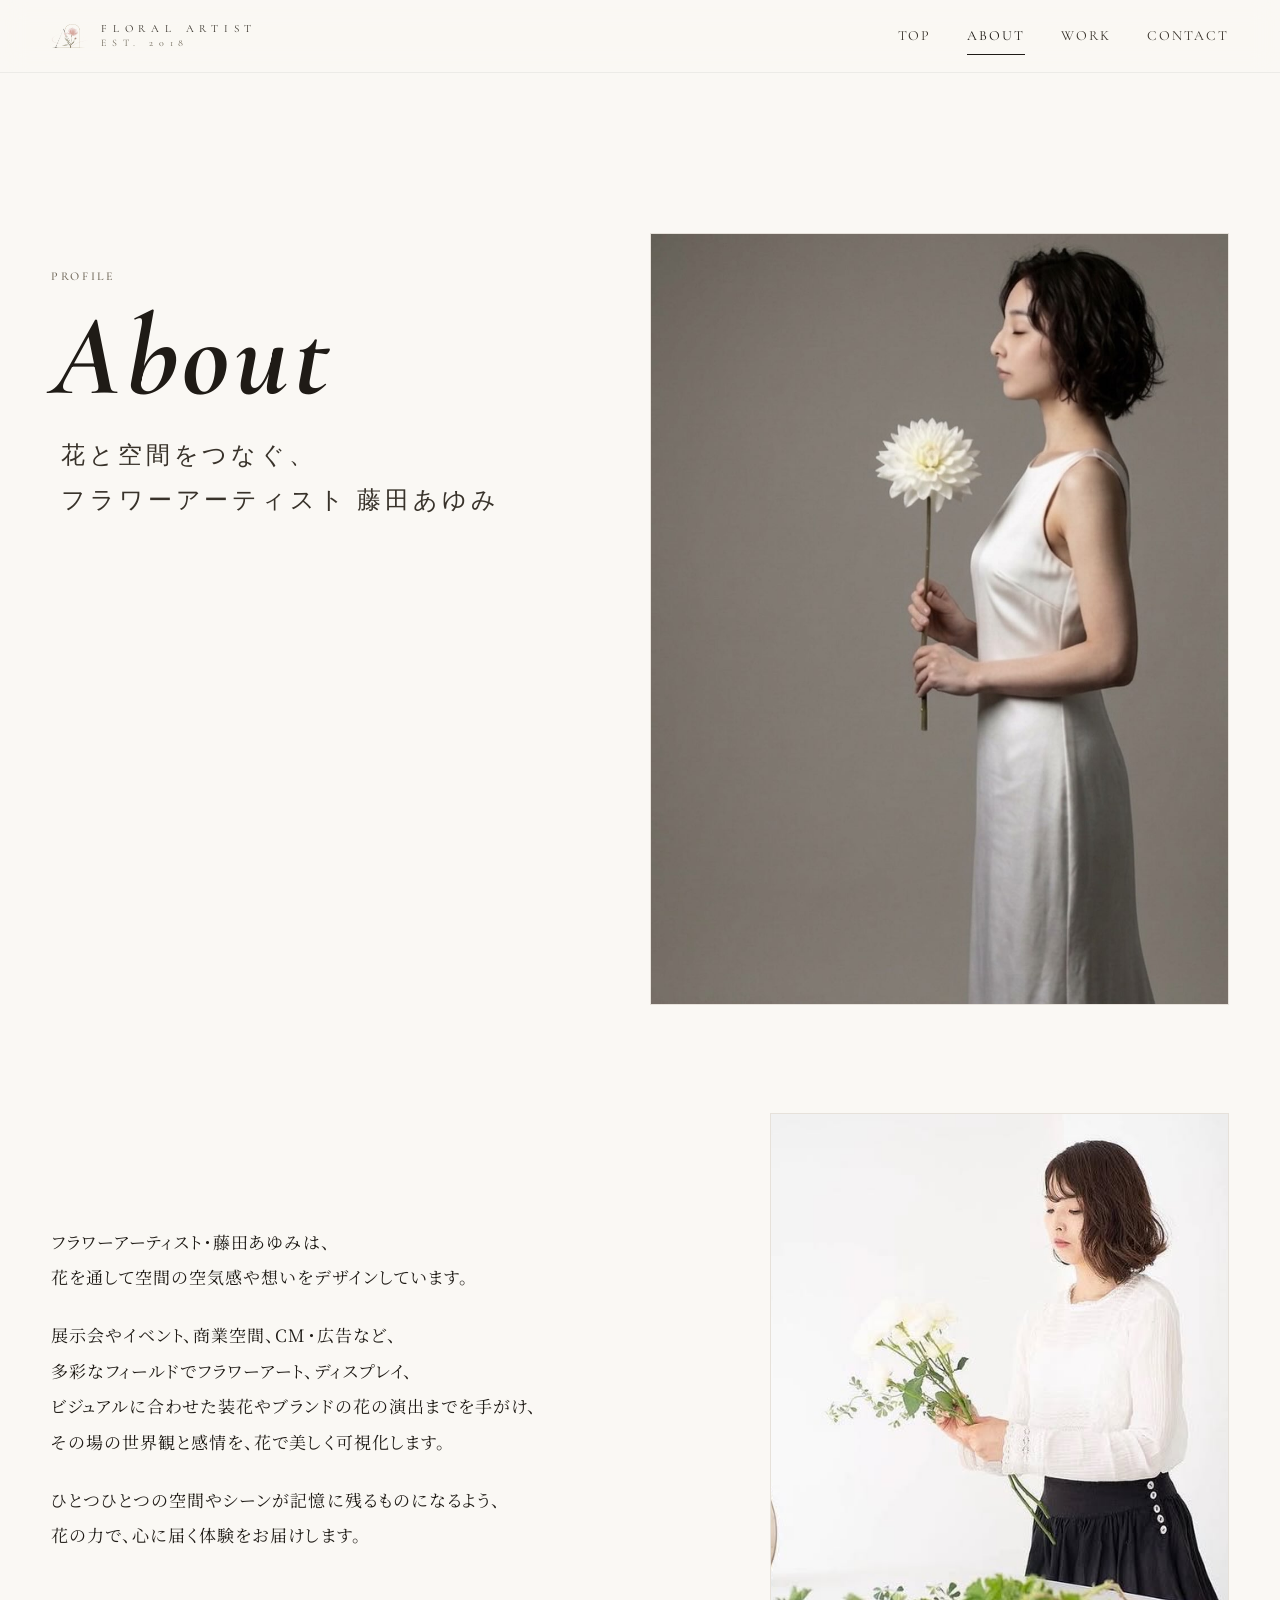
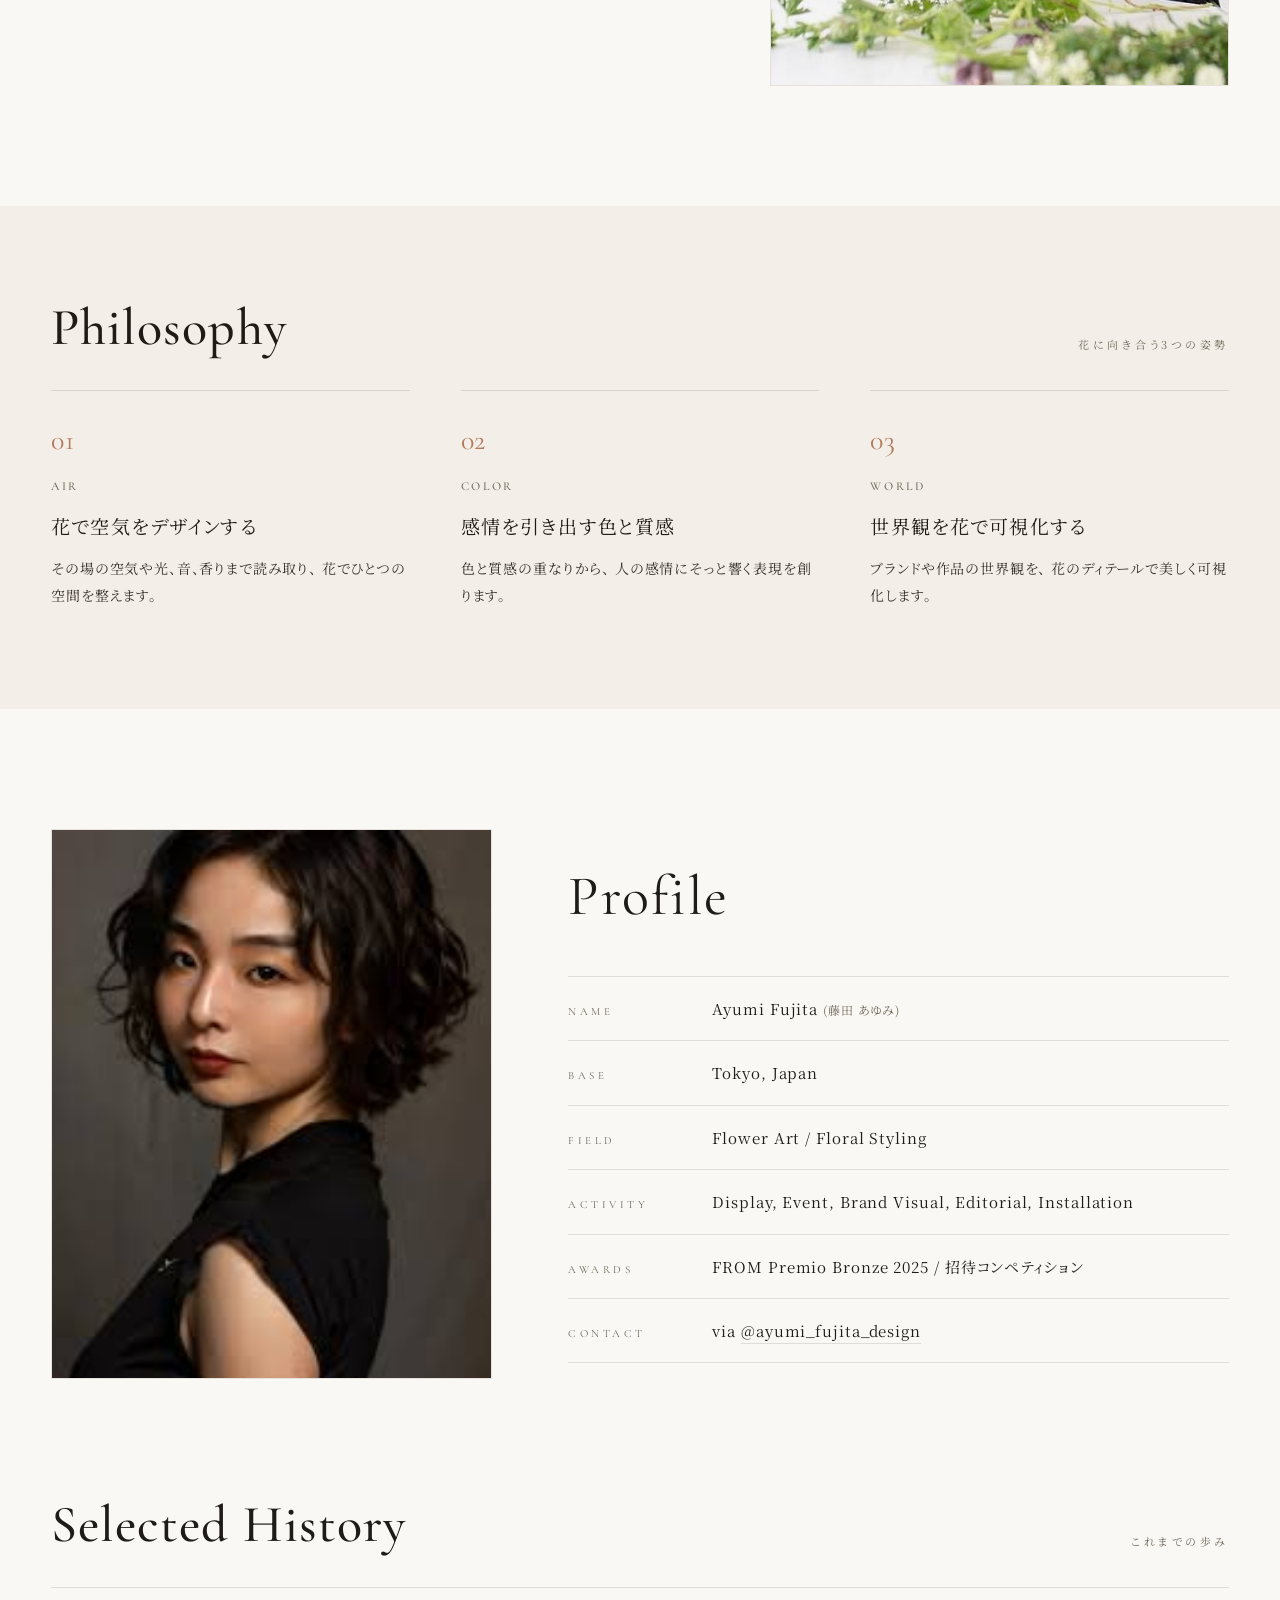
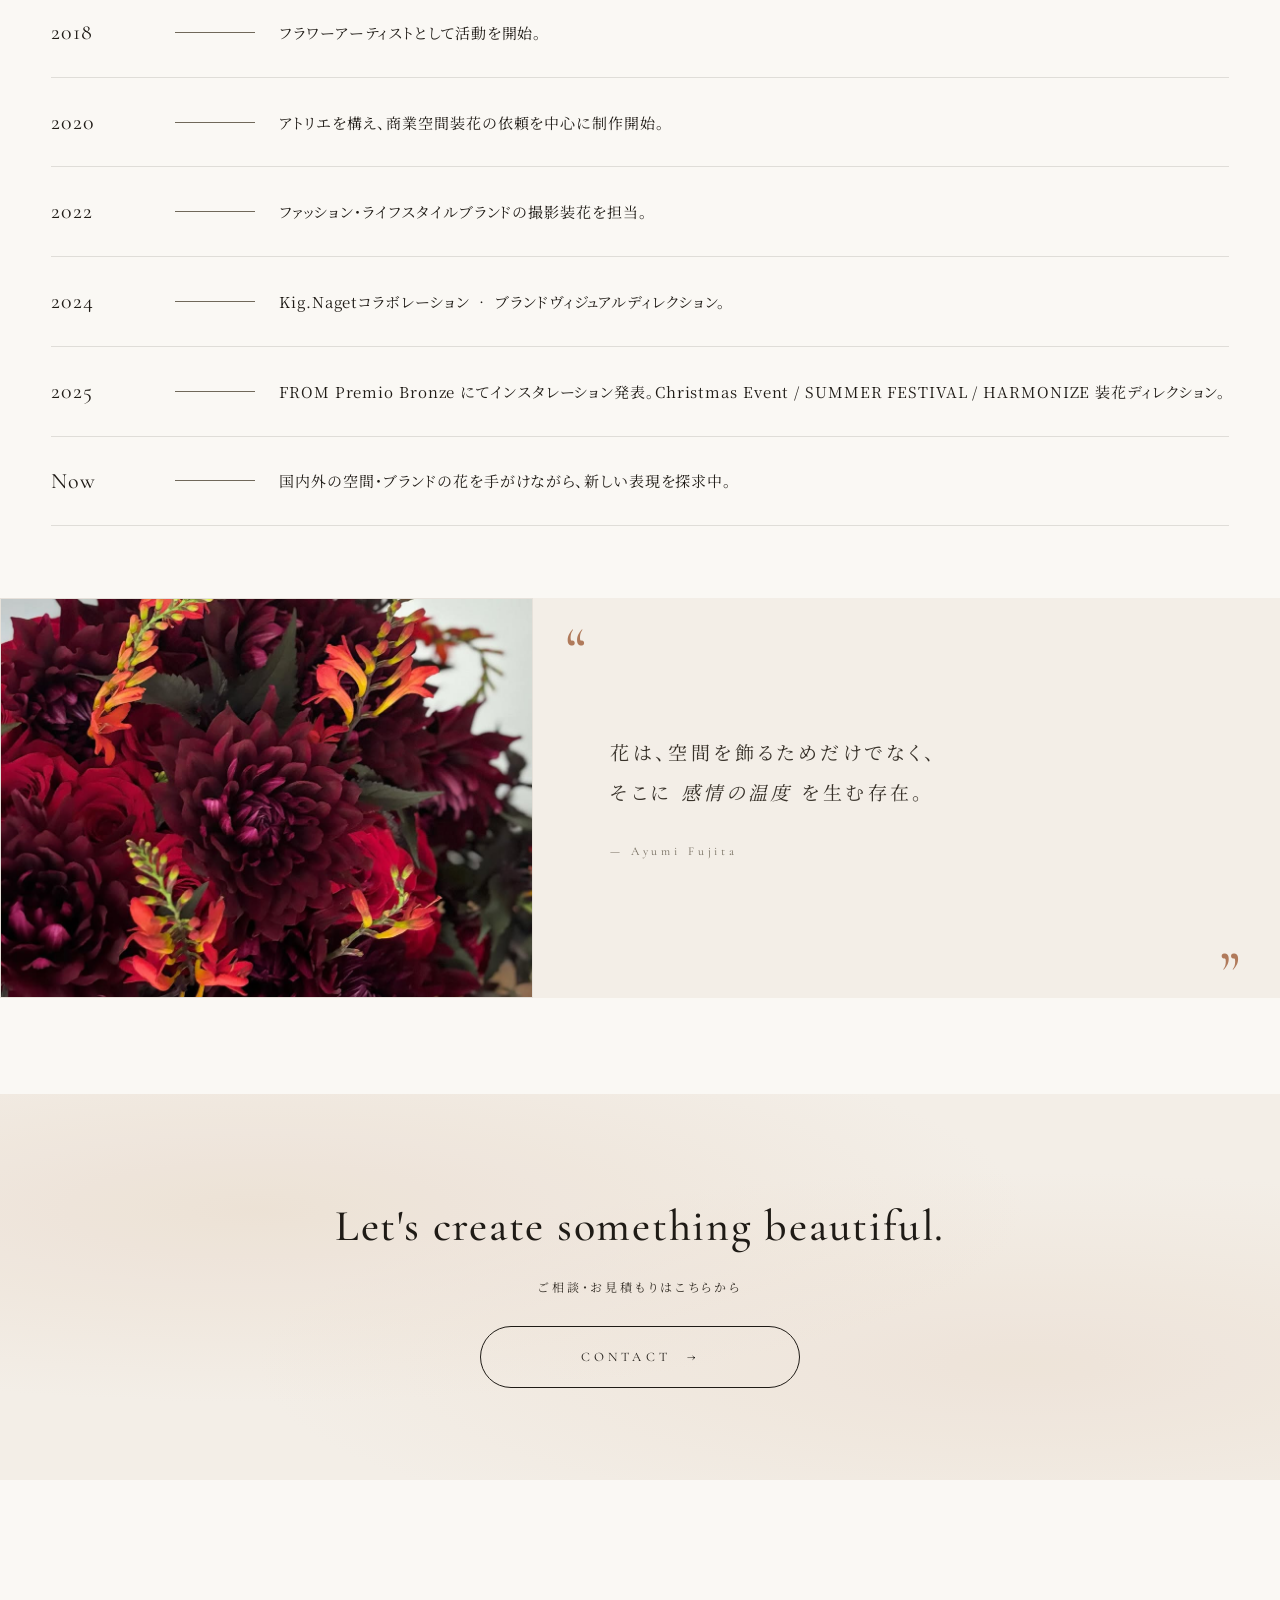
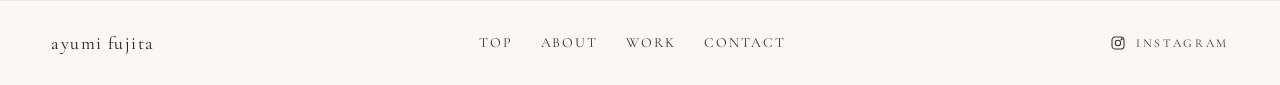
==== about.html @ e3460ee5 "Refine work layout and readable copy" ====
<!doctype html>
<html lang="ja">
<head>
  <meta charset="utf-8" />
  <meta name="viewport" content="width=device-width, initial-scale=1" />

  <link rel="icon" type="image/png" href="images/logo.png" />
  <link rel="apple-touch-icon" href="images/logo.png" />

    <title>プロフィール | フラワーアーティスト 藤田あゆみ (ayumi fujita)</title>
  <meta name="description" content="フラワーアーティスト 藤田あゆみのプロフィール。東京を拠点に、空間装花からイベント・ウェディングまで多彩なフィールドで活動する背景や、花に向き合う哲学（Philosophy）をご紹介します。" />
  <meta name="author" content="藤田あゆみ Ayumi Fujita" />
  <meta name="robots" content="index, follow" />
  <link rel="canonical" href="https://ayumi-fujita-hp-psi.vercel.app/about.html" />

  <link rel="preconnect" href="https://fonts.googleapis.com" />
  <link rel="preconnect" href="https://fonts.gstatic.com" crossorigin />
  <link href="https://fonts.googleapis.com/css2?family=Cormorant+Garamond:ital,wght@0,400;0,500;1,400&family=Italiana&family=Noto+Sans+JP:wght@300;400;500&family=Noto+Serif+JP:wght@200;300;400;500&display=swap" rel="stylesheet" />

  <link rel="stylesheet" href="styles/globals.css" />
  <link rel="stylesheet" href="styles/about.css" />

  <script type="application/ld+json">
  {
    "@context": "https://schema.org",
    "@graph": [
      {
        "@type": "Person",
        "@id": "https://ayumi-fujita-hp-psi.vercel.app/#person",
        "name": "藤田あゆみ",
        "alternateName": ["Ayumi Fujita", "ayumi fujita"],
        "jobTitle": "フラワーアーティスト",
        "description": "東京を拠点に空間装花、ウェディング、ブランドビジュアル、イベント装飾などを手がけるフラワーアーティスト。",
        "url": "https://ayumi-fujita-hp-psi.vercel.app/",
        "image": "https://ayumi-fujita-hp-psi.vercel.app/images/ayumi.jpg",
        "address": {
          "@type": "PostalAddress",
          "addressLocality": "東京",
          "addressCountry": "JP"
        },
        "knowsAbout": [
          "空間装花",
          "ウェディング装花",
          "ブランドビジュアル",
          "イベント装花",
          "インスタレーション",
          "フラワーデザイン",
          "撮影用装花"
        ],
        "award": "FROM Premio Bronze 2025",
        "sameAs": [
          "https://www.instagram.com/ayumi_fujita_design/"
        ]
      },
      {
        "@type": "AboutPage",
        "@id": "https://ayumi-fujita-hp-psi.vercel.app/about.html#aboutpage",
        "url": "https://ayumi-fujita-hp-psi.vercel.app/about.html",
        "name": "プロフィール | フラワーアーティスト 藤田あゆみ",
        "inLanguage": "ja",
        "mainEntity": { "@id": "https://ayumi-fujita-hp-psi.vercel.app/#person" }
      }
    ]
  }
  </script>
</head>
<body>

<header class="site-header">
  <div class="site-header__inner">
    <a class="brand" href="index.html" aria-label="Ayumi Fujita ホーム">
      <img src="images/logo2.png" alt="" class="brand__mark" />
      <span class="brand__text-desktop">
        <span class="brand__text-en">FLORAL ARTIST</span>
        <span class="brand__text-est">EST. 2018</span>
      </span>
      <span class="brand__text-mobile">AYUMI FUJITA</span>
    </a>
    <nav class="nav">
      <a href="index.html">TOP</a>
      <a href="about.html" class="is-active">ABOUT</a>
      <a href="work.html">WORK</a>
      <a href="contact.html">CONTACT</a>
    </nav>
    <button type="button" class="menu-btn" aria-label="MENU" data-menu-open>
      <span class="menu-btn__bars" aria-hidden="true"><span></span><span></span></span>
    </button>
  </div>
</header>

<div class="mobile-menu" aria-hidden="true" data-menu>
  <button type="button" class="mobile-menu__close" aria-label="close" data-menu-close>×</button>
  <div class="mobile-menu__inner">
    <p class="eyebrow">— Menu —</p>
    <ul>
      <li><a href="index.html"><span class="en">TOP</span><span class="jp lang-jp">ホーム</span></a></li>
      <li><a href="about.html" class="is-active"><span class="en">ABOUT</span><span class="jp lang-jp">プロフィール</span></a></li>
      <li><a href="work.html"><span class="en">WORK</span><span class="jp lang-jp">活動実績</span></a></li>
      <li><a href="contact.html"><span class="en">CONTACT</span><span class="jp lang-jp">お問い合わせ</span></a></li>
    </ul>
    <a class="mobile-menu__ig" href="https://www.instagram.com/ayumi_fujita_design/" target="_blank" rel="noopener noreferrer">INSTAGRAM ↗</a>
  </div>
</div>

<main>

  <!-- PAGE HERO -->
  <section class="page-hero hero--pattern-b about-hero shell reveal">
    <div class="hero__inner">
      <div class="hero__copy">
        <p class="eyebrow">Profile</p>
        <h1 class="hero__title">About</h1>
        <p class="hero__subtitle lang-jp">花と空間をつなぐ、<br />フラワーアーティスト 藤田あゆみ</p>
      </div>
    </div>
    <div class="page-hero__media hero__media">
      <div class="ph ph--has-img">
        <img src="images/ayumi.jpg" alt="フラワーアーティスト 藤田あゆみのポートレート" />
      </div>
    </div>
  </section>

  <!-- BIO -->
  <section class="bio shell reveal">
    <div class="bio__copy lang-jp">
      <p>フラワーアーティスト・藤田あゆみは、<br />花を通して空間の空気感や想いをデザインしています。</p>
      <p>展示会やイベント、商業空間、CM・広告など、<br />多彩なフィールドでフラワーアート、ディスプレイ、<br />ビジュアルに合わせた装花やブランドの花の演出までを手がけ、<br />その場の世界観と感情を、花で美しく可視化します。</p>
      <p>ひとつひとつの空間やシーンが記憶に残るものになるよう、<br />花の力で、心に届く体験をお届けします。</p>
    </div>
    <div class="bio__media">
      <div class="ph ph--has-img" style="aspect-ratio:4/5">
        <img src="images/ayumi2.jpg" alt="アトリエで空間装花を制作する藤田あゆみ" loading="lazy" />
      </div>
    </div>
  </section>

  <!-- PHILOSOPHY -->
  <section class="philosophy reveal">
    <div class="shell">
      <div class="section-h">
        <h2>Philosophy</h2>
        <span class="meta lang-jp">花に向き合う3つの姿勢</span>
      </div>
      <div class="philosophy__grid">
        <article class="phil-card">
          <span class="phil-card__num en">01</span>
          <span class="phil-card__en eyebrow">Air</span>
          <h3 class="lang-jp">花で空気をデザインする</h3>
          <p class="lang-jp">その場の空気や光、音、香りまで読み取り、 花でひとつの空間を整えます。</p>
        </article>
        <article class="phil-card">
          <span class="phil-card__num en">02</span>
          <span class="phil-card__en eyebrow">Color</span>
          <h3 class="lang-jp">感情を引き出す色と質感</h3>
          <p class="lang-jp">色と質感の重なりから、 人の感情にそっと響く表現を創ります。</p>
        </article>
        <article class="phil-card">
          <span class="phil-card__num en">03</span>
          <span class="phil-card__en eyebrow">World</span>
          <h3 class="lang-jp">世界観を花で可視化する</h3>
          <p class="lang-jp">ブランドや作品の世界観を、 花のディテールで美しく可視化します。</p>
        </article>
      </div>
    </div>
  </section>

  <!-- PROFILE -->
  <section class="profile shell reveal">
    <div class="profile__media">
      <div class="ph ph--has-img" style="aspect-ratio:4/5">
        <img src="images/ayumi3.jpg" alt="ダリアと藤田あゆみ - フラワーアートの世界観" loading="lazy" />
      </div>
    </div>
    <div class="profile__table">
      <h2 class="en-display">Profile</h2>
      <dl>
        <div class="profile__row">
          <dt class="en">Name</dt>
          <dd>Ayumi Fujita <span class="muted lang-jp">(藤田 あゆみ)</span></dd>
        </div>
        <div class="profile__row">
          <dt class="en">Base</dt>
          <dd>Tokyo, Japan</dd>
        </div>
        <div class="profile__row">
          <dt class="en">Field</dt>
          <dd>Flower Art / Floral Styling</dd>
        </div>
        <div class="profile__row">
          <dt class="en">Activity</dt>
          <dd>Display, Event, Brand Visual, Editorial, Installation</dd>
        </div>
        <div class="profile__row">
          <dt class="en">Awards</dt>
          <dd>
            <span class="lang-jp">FROM Premio Bronze 2025 / 招待コンペティション</span>
          </dd>
        </div>
        <div class="profile__row">
          <dt class="en">Contact</dt>
          <dd>via <a href="https://www.instagram.com/ayumi_fujita_design/" target="_blank" rel="noopener noreferrer" class="ig-link">@ayumi_fujita_design</a></dd>
        </div>
      </dl>
    </div>
  </section>

  <!-- TIMELINE -->
  <section class="timeline shell reveal">
    <div class="section-h">
      <h2>Selected History</h2>
      <span class="meta lang-jp">これまでの歩み</span>
    </div>
    <ol class="timeline__list">
      <li>
        <span class="timeline__y en">2018</span>
        <span class="timeline__bar"></span>
        <p class="lang-jp">フラワーアーティストとして活動を開始。</p>
      </li>
      <li>
        <span class="timeline__y en">2020</span>
        <span class="timeline__bar"></span>
        <p class="lang-jp">アトリエを構え、商業空間装花の依頼を中心に制作開始。</p>
      </li>
      <li>
        <span class="timeline__y en">2022</span>
        <span class="timeline__bar"></span>
        <p class="lang-jp">ファッション・ライフスタイルブランドの撮影装花を担当。</p>
      </li>
      <li>
        <span class="timeline__y en">2024</span>
        <span class="timeline__bar"></span>
        <p class="lang-jp">Kig.Nagetコラボレーション ‧ ブランドヴィジュアルディレクション。</p>
      </li>
      <li>
        <span class="timeline__y en">2025</span>
        <span class="timeline__bar"></span>
        <p class="lang-jp">FROM Premio Bronze にてインスタレーション発表。Christmas Event / SUMMER FESTIVAL / HARMONIZE 装花ディレクション。</p>
      </li>
      <li>
        <span class="timeline__y en">Now</span>
        <span class="timeline__bar"></span>
        <p class="lang-jp">国内外の空間・ブランドの花を手がけながら、新しい表現を探求中。</p>
      </li>
    </ol>
  </section>

  <!-- QUOTE -->
  <section class="quote-block reveal">
    <div class="ph ph--has-img" style="aspect-ratio:4/3">
      <img src="images/3.jpg" alt="バラの花びらのクローズアップ - 感情の温度を生む花" loading="lazy" />
    </div>
    <div class="quote-block__text">
      <span class="lang-jp">花は、空間を飾るためだけでなく、<br />そこに <em>感情の温度</em> を生む存在。</span>
      <cite>— Ayumi Fujita</cite>
    </div>
  </section>

  <!-- CTA STRIP -->
  <section class="cta-strip">
    <div class="cta-strip__bg"></div>
    <h2>Let's create something beautiful.</h2>
    <p class="lang-jp">ご相談・お見積もりはこちらから</p>
    <a class="btn-pill" href="contact.html">
      <span>CONTACT</span>
      <span class="arrow">→</span>
    </a>
  </section>

</main>

<footer class="site-footer">
  <div class="site-footer__inner">
    <a class="brand" href="index.html" style="font-size:18px"><span>ayumi fujita</span></a>
    <nav class="nav" style="gap:28px">
      <a href="index.html">TOP</a>
      <a href="about.html">ABOUT</a>
      <a href="work.html">WORK</a>
      <a href="contact.html">CONTACT</a>
    </nav>
    <a class="footer-ig" href="https://www.instagram.com/ayumi_fujita_design/" target="_blank" rel="noopener noreferrer">
      <svg width="16" height="16" viewBox="0 0 24 24" fill="none" stroke="currentColor" stroke-width="1.6" aria-hidden="true">
        <rect x="3" y="3" width="18" height="18" rx="5" />
        <circle cx="12" cy="12" r="4" />
        <circle cx="17.5" cy="6.5" r="0.8" fill="currentColor" />
      </svg>
      INSTAGRAM
    </a>
  </div>
</footer>

<script src="scripts/main.js"></script>
</body>
</html>
---- styles/globals.css ----
/* ──────────────────────────────────────────────
   ayumi fujita — floral artist HP
   Common stylesheet
   ────────────────────────────────────────────── */

:root {
  /* A案 White Atelier (default) */
  --bg: #faf8f4;
  --bg-soft: #f3eee7;
  --bg-card: #ffffff;
  --ink: #1f1b16;
  --ink-soft: #38322a;
  --ink-mute: #70685a;
  --line: rgba(31, 27, 22, 0.12);
  --line-soft: rgba(31, 27, 22, 0.06);
  --accent: #b07a5b; /* warm clay */
  --accent-soft: #e8d8c8;

  --serif-en: "Cormorant Garamond", "Times New Roman", serif;
  --serif-display: "Cormorant Garamond", "Times New Roman", serif;
  --serif-jp: "Noto Serif JP", "Hiragino Mincho ProN", "Yu Mincho", serif;
  --sans-jp: "Noto Sans JP", "Hiragino Sans", "Yu Gothic", sans-serif;

  --maxw: 1280px;
  --gutter: clamp(20px, 4vw, 64px);
}

/* ─── Language Switch ───────────────────────────────────────── */
html[lang="ja"] .lang-en { display: none !important; }
html[lang="en"] .lang-jp { display: none !important; }

/* B案 Editorial Mono */
[data-theme="mono"] {
  --bg: #f4f2ee;
  --bg-soft: #e9e6e0;
  --bg-card: #ffffff;
  --ink: #0e0e0c;
  --ink-soft: #2a2a26;
  --ink-mute: #777268;
  --line: rgba(14, 14, 12, 0.16);
  --line-soft: rgba(14, 14, 12, 0.08);
  --accent: #0e0e0c;
  --accent-soft: #d8d3c9;
}

* { box-sizing: border-box; }
html, body { margin: 0; padding: 0; }
body {
  background: var(--bg);
  color: var(--ink);
  font-family: var(--serif-jp);
  font-weight: 400;
  font-feature-settings: "palt" 1;
  letter-spacing: 0.04em;
  line-height: 1.85;
  -webkit-font-smoothing: antialiased;
  text-rendering: optimizeLegibility;
}

img { display: block; max-width: 100%; }
a { color: inherit; text-decoration: none; }
button { font-family: inherit; }

/* Typography helpers */
.en { font-family: var(--serif-en); letter-spacing: 0.02em; }
.en-display { font-family: var(--serif-display); letter-spacing: 0.04em; }
.eyebrow {
  font-family: var(--serif-en);
  font-size: 12px;
  letter-spacing: 0.22em;
  text-transform: uppercase;
  color: var(--ink-mute);
  font-weight: 500;
}
.kanji-vertical {
  writing-mode: vertical-rl;
  text-orientation: mixed;
}

/* Layout */
.shell { max-width: var(--maxw); margin: 0 auto; padding: 0 var(--gutter); }

/* ─── Header ─────────────────────────────────── */
.site-header {
  position: sticky;
  top: 0;
  z-index: 50;
  background: color-mix(in srgb, var(--bg) 86%, transparent);
  backdrop-filter: saturate(160%) blur(12px);
  -webkit-backdrop-filter: saturate(160%) blur(12px);
  border-bottom: 0.5px solid var(--line-soft);
}
.site-header__inner {
  display: flex; align-items: center; justify-content: space-between;
  height: 72px; padding: 0 var(--gutter);
  max-width: var(--maxw); margin: 0 auto;
}
.brand {
  display: inline-flex;
  align-items: center;
  gap: 12px;
  line-height: 1;
  font-family: var(--serif-display);
  font-size: 18px;
  letter-spacing: 0.08em;
  color: var(--ink);
}
.brand__mark {
  width: 38px;
  height: auto;
  flex: 0 0 auto;
}
.brand__text-desktop {
  display: inline-flex;
  flex-direction: column;
  gap: 4px;
  font-family: var(--serif-en);
  letter-spacing: 0.32em;
  text-transform: uppercase;
}
.brand__text-en {
  font-size: 11px;
  color: var(--ink-soft);
}
.brand__text-est {
  font-size: 10px;
  color: var(--ink-mute);
}
.brand__text-mobile {
  display: none;
  font-family: var(--serif-display);
  font-size: 17px;
  letter-spacing: 0.18em;
  color: var(--ink);
}
.nav { display: flex; align-items: center; gap: 36px; }
.nav a {
  font-family: var(--serif-en);
  font-size: 14px;
  letter-spacing: 0.14em;
  color: var(--ink-soft);
  position: relative;
  padding: 4px 0;
}
.nav a.is-active { color: var(--ink); }
.nav a.is-active::after {
  content: ""; position: absolute; left: 0; right: 0; bottom: -2px;
  height: 1px; background: var(--ink);
}
.nav a:hover { color: var(--ink); }

.menu-btn {
  display: none;
  appearance: none; border: 0;
  background: transparent; color: var(--ink);
  width: 44px; height: 44px;
  align-items: center; justify-content: center;
  cursor: pointer;
  padding: 0;
  margin-right: -10px;
}
.menu-btn__bars {
  display: inline-block;
  position: relative;
  width: 26px;
  height: 12px;
}
.menu-btn__bars span {
  display: block;
  position: absolute;
  left: 0; right: 0;
  height: 1px;
  background: currentColor;
  transition: transform .25s ease;
}
.menu-btn__bars span:first-child { top: 2px; }
.menu-btn__bars span:last-child { bottom: 2px; }
.menu-btn:hover .menu-btn__bars span:first-child { transform: translateX(4px); }

/* lang switch */
.lang-switch {
  display: inline-flex; align-items: center; gap: 6px;
  margin-left: 8px; padding-left: 24px;
  border-left: 0.5px solid var(--line);
  font-family: var(--serif-en); font-size: 11px; letter-spacing: 0.2em;
  color: var(--ink-mute);
}
.lang-switch button {
  appearance: none; background: transparent; border: 0; padding: 4px 2px;
  font: inherit; color: inherit; cursor: pointer;
  letter-spacing: 0.2em;
}
.lang-switch button.is-on { color: var(--ink); }
.lang-switch span { color: var(--ink-mute); }

/* mobile menu overlay — rendered as sibling of <header>, escapes its backdrop-filter stacking context */
.mobile-menu {
  position: fixed; inset: 0; z-index: 200;
  background: var(--bg);
  transform: translateY(-101%);
  visibility: hidden;
  transition: transform .55s cubic-bezier(.7,.05,.25,1), visibility 0s linear .55s;
  display: flex; flex-direction: column;
  padding: 80px 28px 40px;
  pointer-events: none;
}
.mobile-menu.is-open {
  transform: translateY(0);
  visibility: visible;
  pointer-events: auto;
  transition: transform .55s cubic-bezier(.7,.05,.25,1), visibility 0s linear 0s;
}
.mobile-menu__close {
  position: absolute; top: 22px; right: 22px;
  appearance: none; background: transparent; border: 0;
  color: var(--ink); font-size: 32px; line-height: 1; cursor: pointer;
  width: 44px; height: 44px;
}
.mobile-menu__inner {
  flex: 1; display: flex; flex-direction: column; justify-content: center;
  gap: 32px; padding: 0 12px;
}
.mobile-menu__inner ul { list-style: none; padding: 0; margin: 0; display: flex; flex-direction: column; gap: 4px; }
.mobile-menu__inner li a {
  display: flex; align-items: baseline; justify-content: space-between;
  padding: 18px 0;
  border-bottom: 0.5px solid var(--line);
}
.mobile-menu__inner li a .en {
  font-family: var(--serif-display);
  font-size: 32px; letter-spacing: 0.06em;
  color: var(--ink);
}
.mobile-menu__inner li a .jp {
  font-family: var(--serif-jp); font-size: 12px; letter-spacing: 0.32em; color: var(--ink-mute);
}
.mobile-menu__inner li a.is-active .en { color: var(--accent); }
.mobile-menu__ig {
  margin-top: 12px;
  font-family: var(--serif-en); font-size: 12px; letter-spacing: 0.32em;
  color: var(--ink-soft);
  border-top: 0.5px solid var(--line);
  padding-top: 22px;
}

/* ─── Footer ─────────────────────────────────── */
.site-footer {
  margin-top: 120px;
  border-top: 0.5px solid var(--line-soft);
  background: var(--bg);
}
.site-footer__inner {
  display: flex; align-items: center; justify-content: space-between;
  height: 84px; padding: 0 var(--gutter);
  max-width: var(--maxw); margin: 0 auto;
}
.site-footer .nav a {
  font-family: var(--serif-en);
  font-size: 14px;
  letter-spacing: 0.14em;
  color: var(--ink-soft);
  position: relative;
  padding: 4px 0;
}
.footer-ig { display: flex; align-items: center; gap: 10px; color: var(--ink-soft); font-family: var(--serif-en); font-size: 12px; letter-spacing: 0.22em; }

/* ─── CTA strip ──────────────────────────────── */
.cta-strip {
  position: relative;
  margin: 96px 0 0;
  padding: 92px var(--gutter);
  text-align: center;
  overflow: hidden;
  background: var(--bg-soft);
  isolation: isolate;
}
.cta-strip__bg {
  position: absolute; inset: 0; z-index: -1;
  background:
    radial-gradient(ellipse 60% 50% at 20% 30%, color-mix(in srgb, var(--accent-soft) 60%, transparent), transparent),
    radial-gradient(ellipse 60% 50% at 80% 70%, color-mix(in srgb, var(--accent-soft) 50%, transparent), transparent),
    var(--bg-soft);
  opacity: 0.9;
}
.cta-strip h2 {
  font-family: var(--serif-display);
  font-size: clamp(28px, 4vw, 44px);
  font-weight: 500;
  margin: 0 0 8px;
  letter-spacing: 0.04em;
}
.cta-strip p { font-size: 12px; letter-spacing: 0.24em; color: var(--ink-soft); margin: 0 0 28px; }

.btn-pill {
  display: inline-flex; align-items: center; justify-content: center; gap: 16px;
  min-width: 320px; padding: 18px 36px;
  border: 1px solid var(--ink); border-radius: 999px;
  background: transparent; color: var(--ink);
  font-family: var(--serif-en); font-size: 13px; letter-spacing: 0.32em;
  text-transform: uppercase;
  transition: background .3s ease, color .3s ease;
}
.btn-pill:hover { background: var(--ink); color: var(--bg); }
.btn-pill .arrow { display: inline-block; transition: transform .3s ease; }
.btn-pill:hover .arrow { transform: translateX(6px); }

/* ─── Placeholder image ──────────────────────── */
.ph {
  position: relative;
  width: 100%;
  background:
    repeating-linear-gradient(
      135deg,
      color-mix(in srgb, var(--accent-soft) 70%, transparent) 0 1px,
      transparent 1px 14px
    ),
    linear-gradient(180deg, var(--bg-card), var(--bg-soft));
  border: 0.5px solid var(--line-soft);
  overflow: hidden;
  display: flex; align-items: center; justify-content: center;
}
.ph::before {
  content: "";
  position: absolute; inset: 0;
  background: radial-gradient(ellipse at 30% 30%, rgba(255,255,255,.6), transparent 70%);
  pointer-events: none;
}
.ph__label {
  position: relative;
  font-family: ui-monospace, "SF Mono", Menlo, monospace;
  font-size: 10px;
  letter-spacing: 0.18em;
  text-transform: uppercase;
  color: var(--ink-mute);
  background: color-mix(in srgb, var(--bg) 88%, transparent);
  padding: 6px 10px;
  border: 0.5px solid var(--line);
  border-radius: 2px;
  text-align: center;
  max-width: 80%;
}
[data-theme="mono"] .ph {
  background:
    repeating-linear-gradient(135deg, rgba(14,14,12,.06) 0 1px, transparent 1px 14px),
    linear-gradient(180deg, #f8f6f1, #e6e2da);
}

/* When the placeholder hosts an actual image, drop the pattern + overlay. */
.ph.ph--has-img { background: var(--bg-soft); }
.ph.ph--has-img::before { display: none; }
.ph.ph--has-img .ph__label { display: none; }
.ph.ph--has-img img { width: 100%; height: 100%; object-fit: cover; }

/* ─── Generic section header ─────────────────── */
.section-h {
  display: grid; grid-template-columns: auto 1fr; align-items: end; gap: 28px;
  margin: 0 0 36px;
}
.section-h h2 {
  font-family: var(--serif-display);
  font-size: clamp(30px, 4.4vw, 52px);
  font-weight: 500;
  letter-spacing: 0.02em;
  margin: 0;
  line-height: 1;
}
.section-h .meta {
  font-size: 11px; letter-spacing: 0.32em;
  color: var(--ink-mute); text-align: right;
}

/* ─── Pattern B Hero (Used across all pages) ─────────────────────────────────── */
.hero--pattern-b {
  position: relative;
  max-width: var(--maxw);
  margin: 0 auto;
  padding: 120px var(--gutter) 60px;
  display: grid;
  grid-template-columns: repeat(12, 1fr);
  gap: 20px;
  min-height: clamp(600px, 80vh, 900px);
  align-items: end;
}
.hero--pattern-b .hero__inner {
  grid-column: 1 / 9;
  grid-row: 1;
  z-index: 10;
  align-self: start;
  margin-top: 60px;
}
.hero--pattern-b .hero__title {
  font-family: var(--serif-en);
  font-size: clamp(64px, 9vw, 130px);
  line-height: 1;
  letter-spacing: 0.04em;
  color: var(--ink);
  margin: 0;
  font-style: italic;
}
.hero--pattern-b .hero__subtitle {
  font-family: var(--serif-en);
  font-size: clamp(16px, 2vw, 24px);
  letter-spacing: 0.16em;
  color: var(--ink-soft);
  margin: 20px 0 0 10px;
}
.hero--pattern-b .hero__media {
  grid-column: 6 / 13;
  grid-row: 1;
  z-index: 1;
  margin-top: 140px;
}
.hero--pattern-b .ph {
  aspect-ratio: 3 / 4;
}


/* ─── Vignette quote ─────────────────────────── */
.quote-block {
  position: relative;
  display: grid; grid-template-columns: 5fr 7fr; gap: 0;
  align-items: stretch;
  margin-top: 72px;
}
.quote-block .ph { aspect-ratio: 4/3; }
.quote-block__text {
  background: var(--bg-soft);
  padding: clamp(40px, 6vw, 80px);
  display: flex; flex-direction: column; justify-content: center;
  font-family: var(--serif-jp);
  font-size: clamp(15px, 1.6vw, 19px);
  letter-spacing: 0.18em;
  line-height: 2.1;
  color: var(--ink-soft);
  position: relative;
}
.quote-block__text::before, .quote-block__text::after {
  font-family: var(--serif-display);
  font-size: 64px; line-height: 0.5; color: var(--accent);
  position: absolute;
}
.quote-block__text::before { content: "\201C"; top: 36px; left: 32px; }
.quote-block__text::after { content: "\201D"; bottom: 8px; right: 36px; }
.quote-block__text cite {
  display: block; margin-top: 28px;
  font-family: var(--serif-en); font-style: normal;
  font-size: 12px; letter-spacing: 0.32em;
  color: var(--ink-mute);
}

/* ─── Reveal anim ────────────────────────────── */
.reveal { opacity: 0; transform: translateY(16px); transition: opacity 1s ease, transform 1s ease; }
.reveal.is-in { opacity: 1; transform: none; }

/* ─── Responsive ─────────────────────────────── */
@media (max-width: 760px) {
  :root { --gutter: 22px; }
  .nav { display: none; }
  .menu-btn { display: inline-flex; }
  .brand { gap: 10px; }
  .brand__mark { width: 32px; }
  .brand__text-desktop { display: none; }
  .brand__text-mobile { display: inline-block; }
  .site-footer__inner { flex-direction: column; height: auto; gap: 14px; padding: 28px var(--gutter); }
  .hero--pattern-b {
    display: flex;
    flex-direction: column;
    padding-top: 40px;
    align-items: flex-start;
    min-height: auto;
  }
  .hero--pattern-b .hero__inner { margin-top: 0; margin-bottom: -60px; z-index: 10; padding-left: 0; }
  .hero--pattern-b .hero__title { font-size: 52px; }
  .hero--pattern-b .hero__media { width: 90%; align-self: flex-end; margin-top: 0; }

  /* Hide desktop-only line breaks on mobile */
  .hero__subtitle br,
  .hero-lede br,
  .contact-hero__lede br,
  .phil-teaser__copy h2 br,
  .phil-teaser__body br { display: none; }

  /* Improve text wrapping on mobile */
  .hero__subtitle {
    word-break: break-word;
    overflow-wrap: break-word;
    font-size: clamp(13px, 3.8vw, 17px);
    letter-spacing: 0.08em;
  }
  .hero-lede {
    font-size: 14px;
    word-break: break-word;
    overflow-wrap: break-word;
    max-width: 100%;
  }
  .contact-hero__lede {
    font-size: 14px;
    word-break: break-word;
    overflow-wrap: break-word;
  }

  .quote-block { grid-template-columns: 1fr; }
  .section-h { grid-template-columns: 1fr; gap: 8px; }
  .section-h .meta { text-align: left; }
  .btn-pill { min-width: auto; width: 100%; }
}
---- styles/about.css ----
/* ───────────── About page ───────────── */

.bio {
  display: grid; grid-template-columns: 7fr 5fr;
  gap: clamp(24px, 6vw, 100px);
  align-items: center;
  margin-top: 48px;
}
.bio__copy p {
  font-family: var(--serif-jp);
  font-size: clamp(15px, 1.4vw, 17px);
  letter-spacing: 0.06em;
  line-height: 2.1;
  margin: 0 0 22px;
  color: var(--ink);
}
.bio__media .ph { aspect-ratio: 4/5; }

/* Philosophy */
.philosophy {
  margin-top: 120px;
  background: var(--bg-soft);
  padding: 96px 0 100px;
}
.philosophy__grid {
  display: grid; grid-template-columns: repeat(3, 1fr);
  gap: clamp(24px, 4vw, 56px);
}
.phil-card {
  position: relative;
  padding: 0 0 0 0;
  border-top: 0.5px solid var(--line);
  padding-top: 24px;
}
.phil-card__num {
  font-family: var(--serif-display);
  font-size: 28px; color: var(--accent);
  display: block; margin-bottom: 8px;
}
.phil-card__en { display: block; margin-bottom: 14px; }
.phil-card h3 {
  font-family: var(--serif-jp);
  font-size: 19px; font-weight: 400;
  letter-spacing: 0.06em;
  margin: 0 0 14px;
  line-height: 1.6;
}
.phil-card p { font-size: 14px; letter-spacing: 0.06em; line-height: 1.9; color: var(--ink-soft); margin: 0; }

/* Profile */
.profile {
  margin-top: 120px;
  display: grid; grid-template-columns: 4fr 6fr;
  gap: clamp(24px, 6vw, 80px);
  align-items: center;
}
.profile__media .ph { aspect-ratio: 4/5; }
.profile__table h2 {
  font-size: clamp(36px, 5vw, 56px);
  font-weight: 400; margin: 0 0 28px;
}
.profile__table dl { margin: 0; padding: 0; border-top: 0.5px solid var(--line); }
.profile__row {
  display: grid; grid-template-columns: 120px 1fr; gap: 24px;
  padding: 18px 0;
  border-bottom: 0.5px solid var(--line);
  align-items: baseline;
}
.profile__row dt {
  font-family: var(--serif-en);
  font-size: 11px; letter-spacing: 0.32em;
  color: var(--ink-mute);
  text-transform: uppercase;
}
.profile__row dd { margin: 0; font-size: 15px; letter-spacing: 0.06em; line-height: 1.8; color: var(--ink); }
.profile__row .muted { color: var(--ink-mute); font-size: 12px; }
.ig-link { border-bottom: 1px solid var(--line); padding-bottom: 2px; }
.ig-link:hover { color: var(--accent); border-color: var(--accent); }

/* Timeline */
.timeline { margin-top: 120px; }
.timeline__list { list-style: none; padding: 0; margin: 0; border-top: 0.5px solid var(--line); }
.timeline__list li {
  display: grid; grid-template-columns: 100px 80px 1fr;
  gap: 24px; align-items: center;
  padding: 24px 0;
  border-bottom: 0.5px solid var(--line);
}
.timeline__y { font-family: var(--serif-display); font-size: 22px; color: var(--ink); letter-spacing: 0.04em; }
.timeline__bar { display: block; height: 1px; background: var(--ink-mute); }
.timeline__list p { margin: 0; font-size: 15px; letter-spacing: 0.06em; line-height: 1.8; color: var(--ink); }

@media (max-width: 760px) {
  .bio { grid-template-columns: 1fr; }
  .philosophy { padding: 56px 0 72px; margin-top: 80px; }
  .philosophy__grid { grid-template-columns: 1fr; gap: 28px; }
  .profile { grid-template-columns: 1fr; margin-top: 72px; }
  .profile__row { grid-template-columns: 88px 1fr; }
  .timeline__list li { grid-template-columns: 60px 1fr; }
  .timeline__list .timeline__bar { display: none; }
}

/* About hero: no overlap between text and portrait */
.about-hero .hero__inner {
  grid-column: 1 / 7;
}
.about-hero .hero__media {
  grid-column: 7 / 13;
  margin-top: 40px;
}
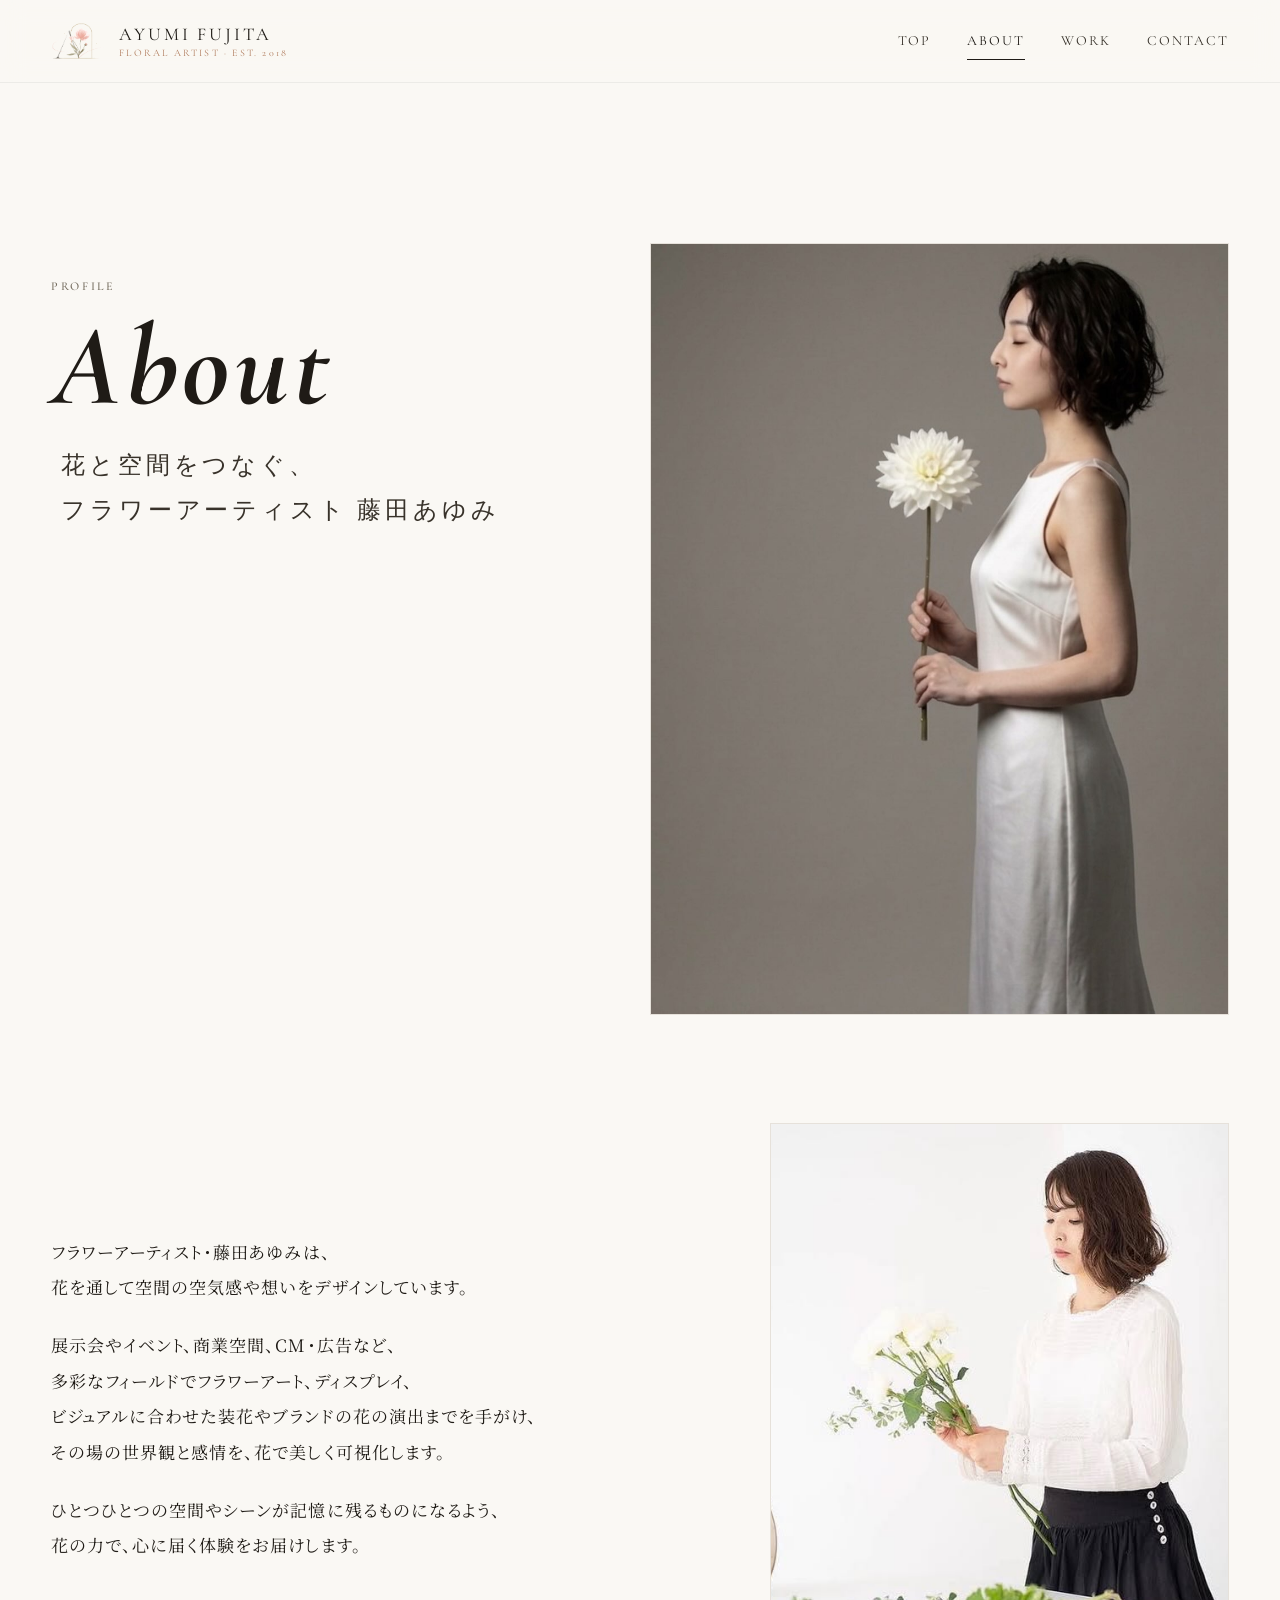
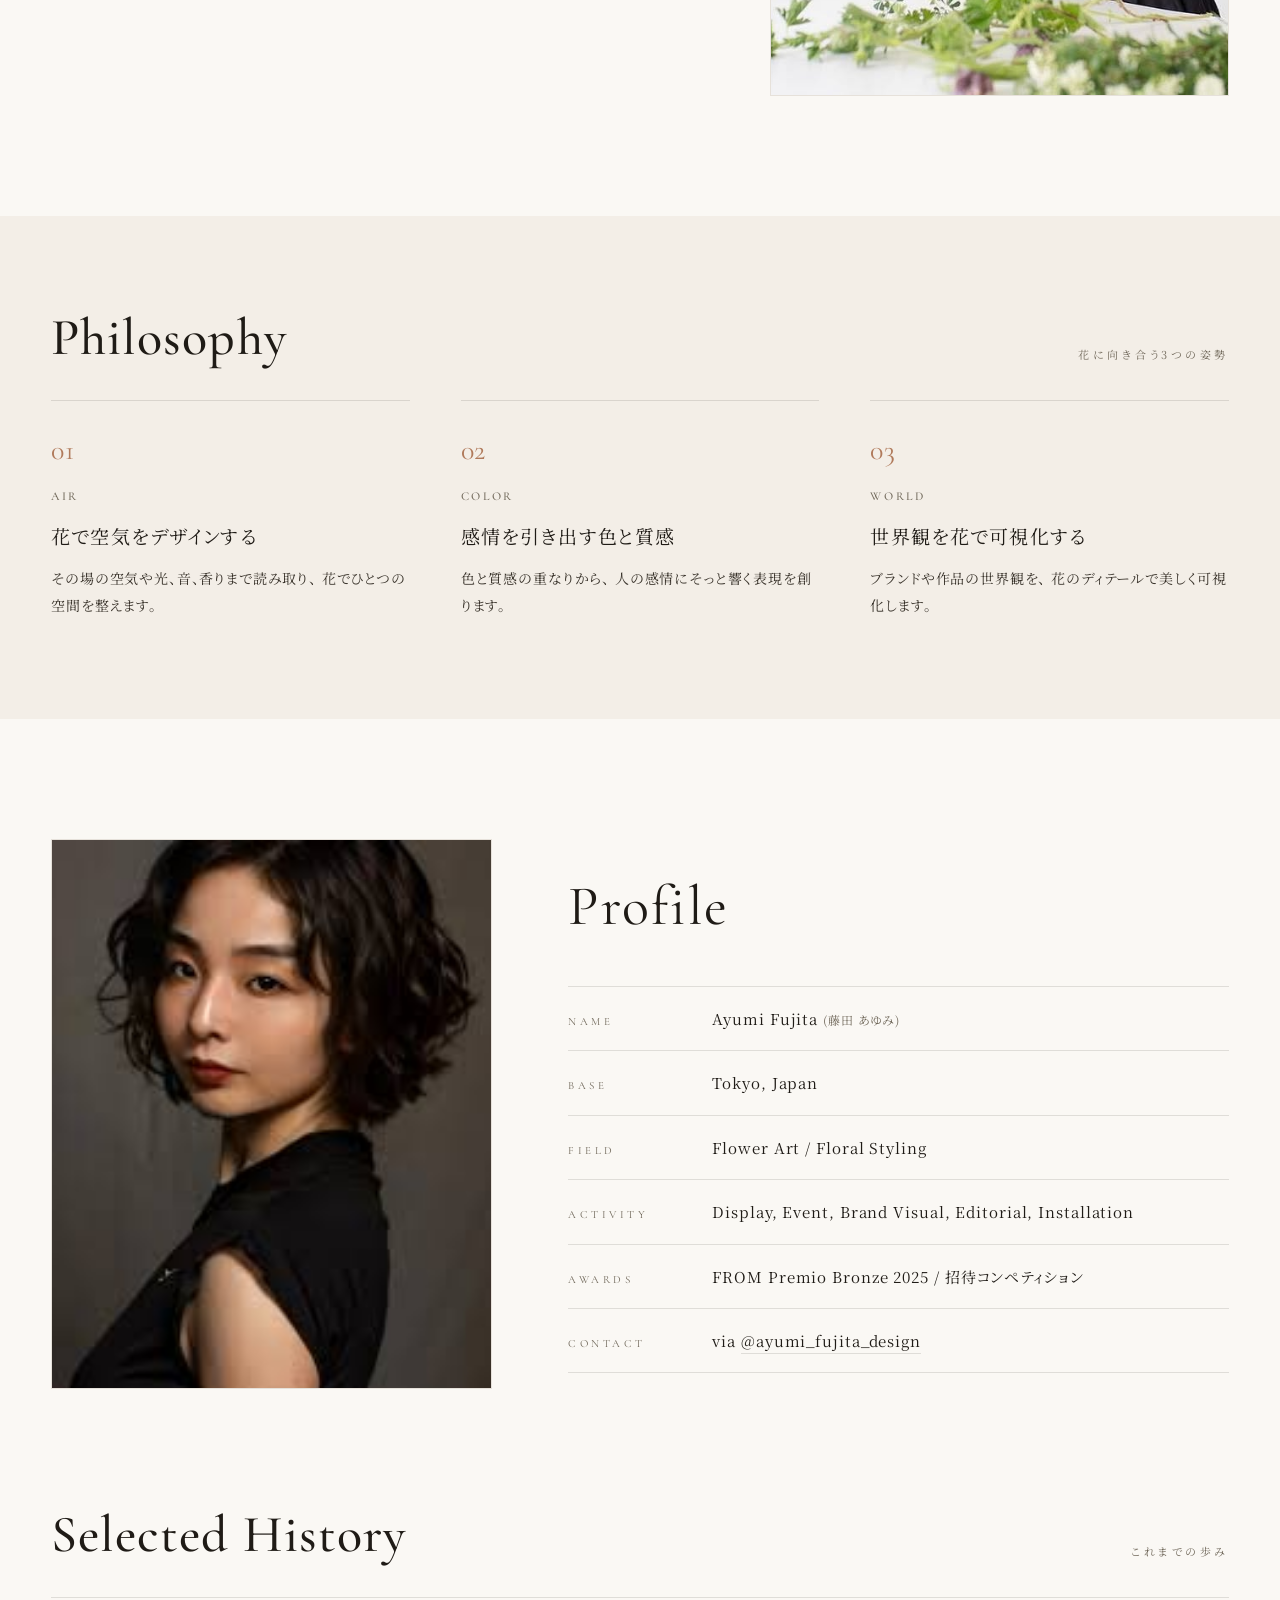
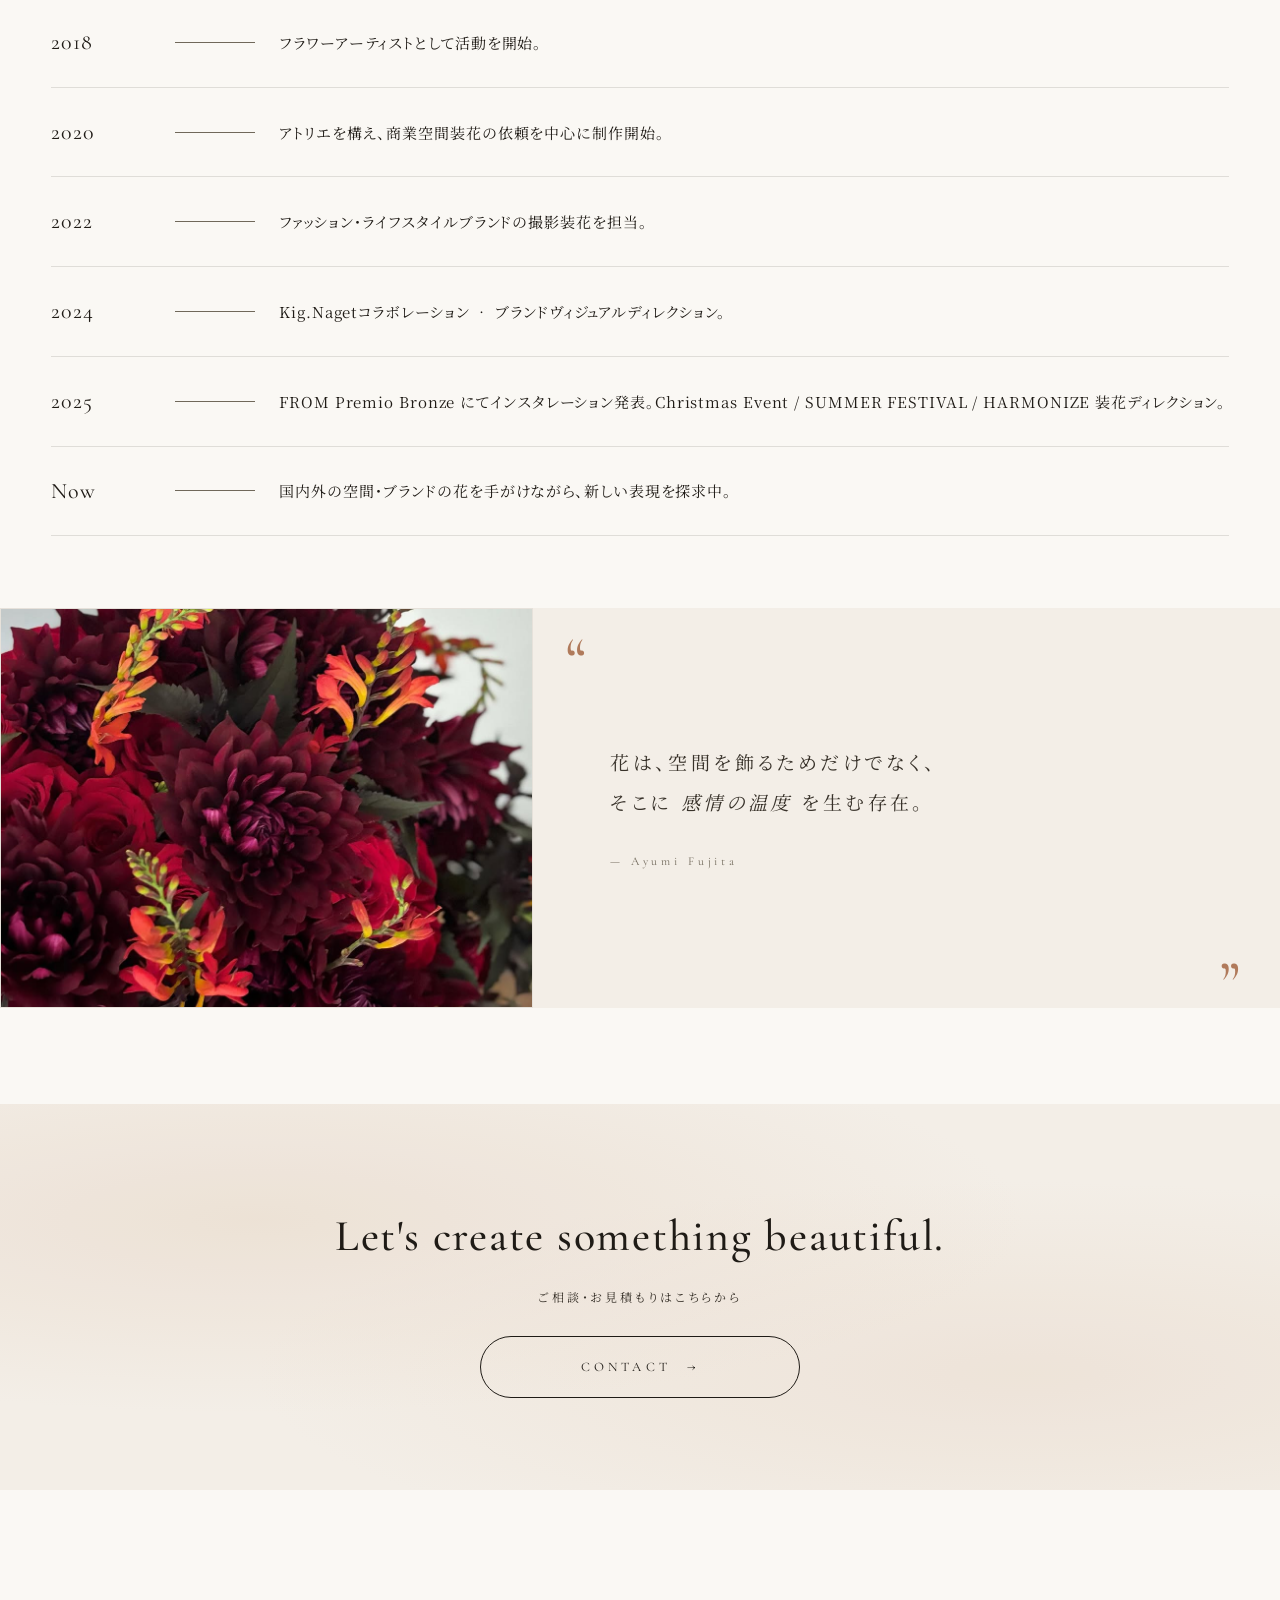
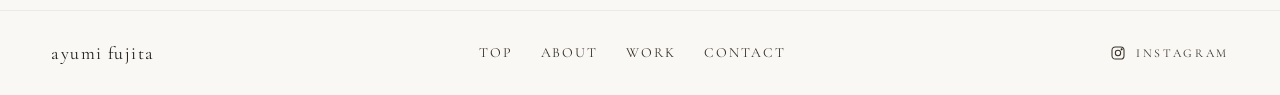
==== commit de9f97b5: "Strengthen header branding" ====
--- a/about.html
+++ b/about.html
@@ -71,8 +71,8 @@
     <a class="brand" href="index.html" aria-label="Ayumi Fujita ホーム">
       <img src="images/logo2.png" alt="" class="brand__mark" />
       <span class="brand__text-desktop">
-        <span class="brand__text-en">FLORAL ARTIST</span>
-        <span class="brand__text-est">EST. 2018</span>
+        <span class="brand__text-name">AYUMI FUJITA</span>
+        <span class="brand__text-meta">FLORAL ARTIST · EST. 2018</span>
       </span>
       <span class="brand__text-mobile">AYUMI FUJITA</span>
     </a>
--- a/styles/globals.css
+++ b/styles/globals.css
@@ -92,13 +92,13 @@
 }
 .site-header__inner {
   display: flex; align-items: center; justify-content: space-between;
-  height: 72px; padding: 0 var(--gutter);
+  height: 82px; padding: 0 var(--gutter);
   max-width: var(--maxw); margin: 0 auto;
 }
 .brand {
   display: inline-flex;
   align-items: center;
-  gap: 12px;
+  gap: 14px;
   line-height: 1;
   font-family: var(--serif-display);
   font-size: 18px;
@@ -106,25 +106,29 @@
   color: var(--ink);
 }
 .brand__mark {
-  width: 38px;
+  width: 54px;
   height: auto;
   flex: 0 0 auto;
+  opacity: 1;
+  filter: saturate(1.22) contrast(1.12);
 }
 .brand__text-desktop {
   display: inline-flex;
   flex-direction: column;
-  gap: 4px;
+  gap: 5px;
   font-family: var(--serif-en);
-  letter-spacing: 0.32em;
   text-transform: uppercase;
 }
-.brand__text-en {
-  font-size: 11px;
-  color: var(--ink-soft);
-}
-.brand__text-est {
+.brand__text-name {
+  font-family: var(--serif-display);
+  font-size: 18px;
+  letter-spacing: 0.16em;
+  color: var(--ink);
+}
+.brand__text-meta {
   font-size: 10px;
-  color: var(--ink-mute);
+  letter-spacing: 0.22em;
+  color: var(--accent);
 }
 .brand__text-mobile {
   display: none;
@@ -457,8 +461,9 @@
   :root { --gutter: 22px; }
   .nav { display: none; }
   .menu-btn { display: inline-flex; }
+  .site-header__inner { height: 72px; }
   .brand { gap: 10px; }
-  .brand__mark { width: 32px; }
+  .brand__mark { width: 38px; }
   .brand__text-desktop { display: none; }
   .brand__text-mobile { display: inline-block; }
   .site-footer__inner { flex-direction: column; height: auto; gap: 14px; padding: 28px var(--gutter); }
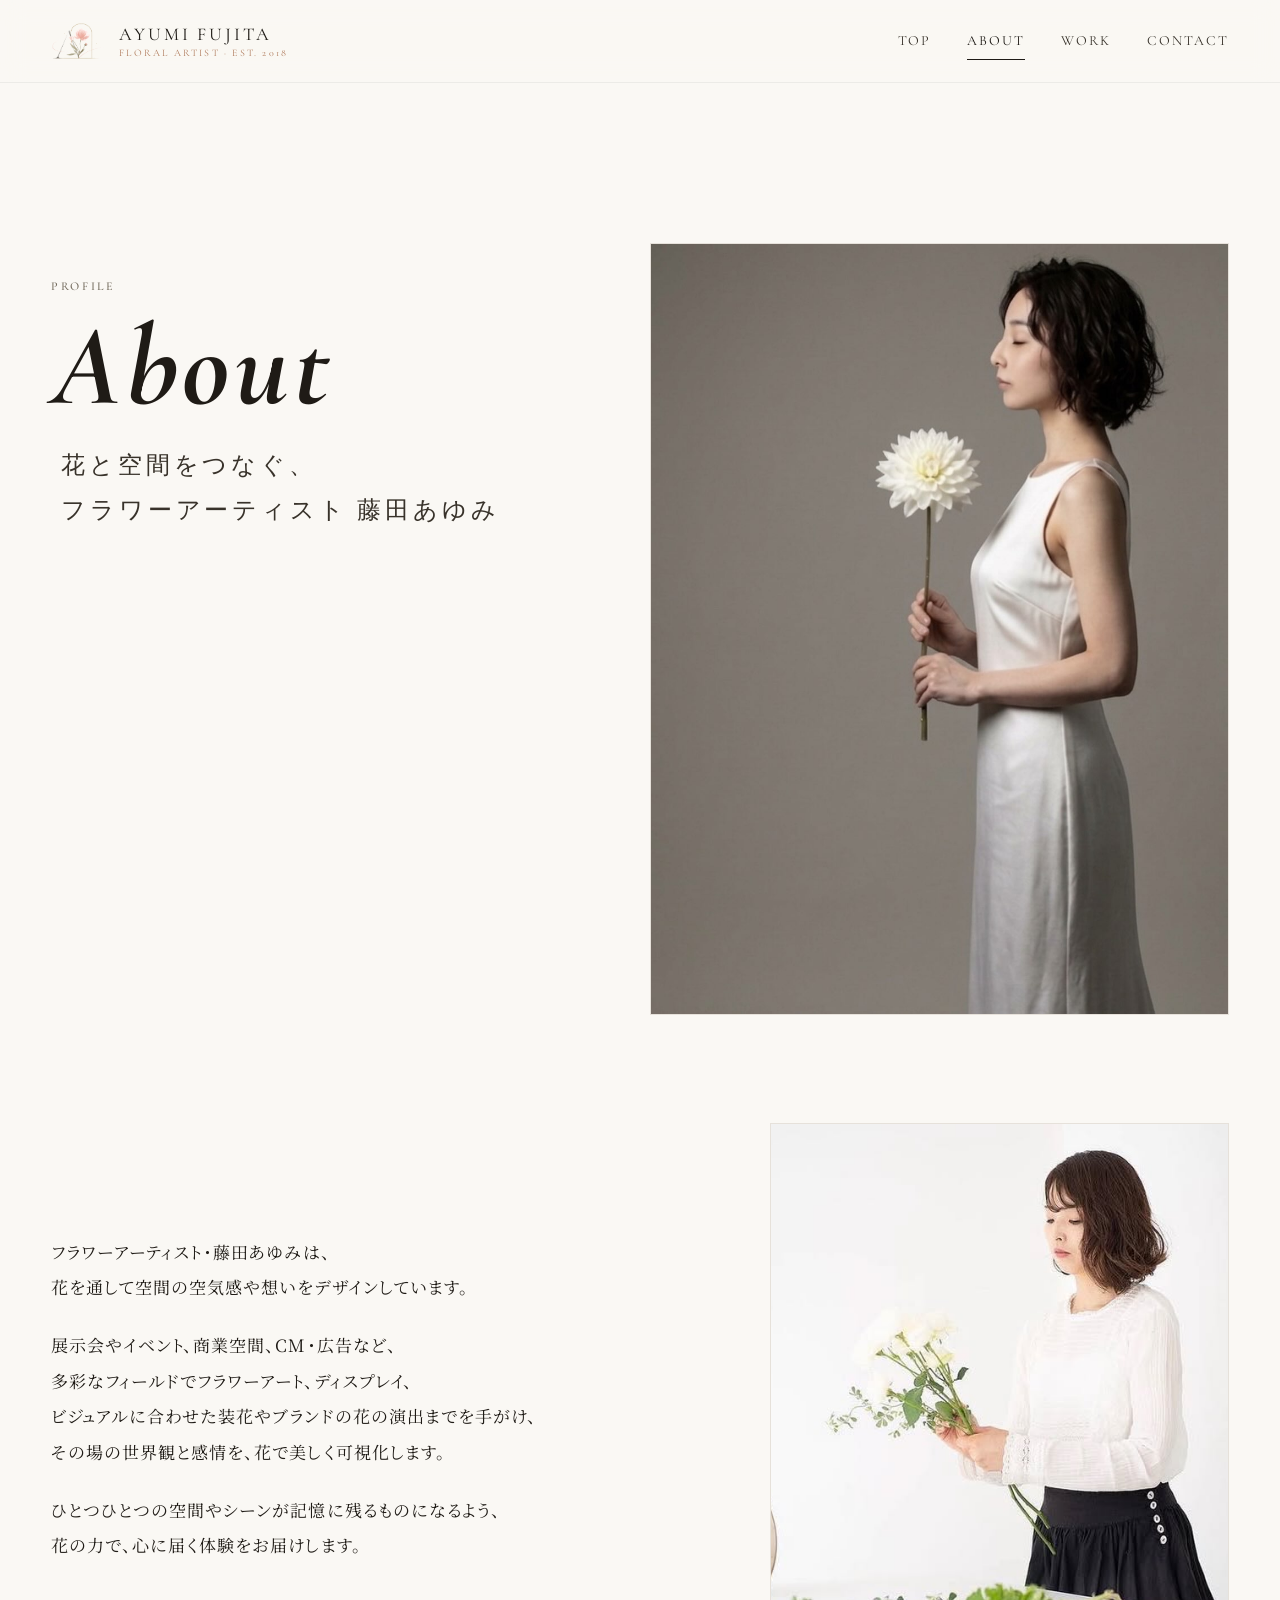
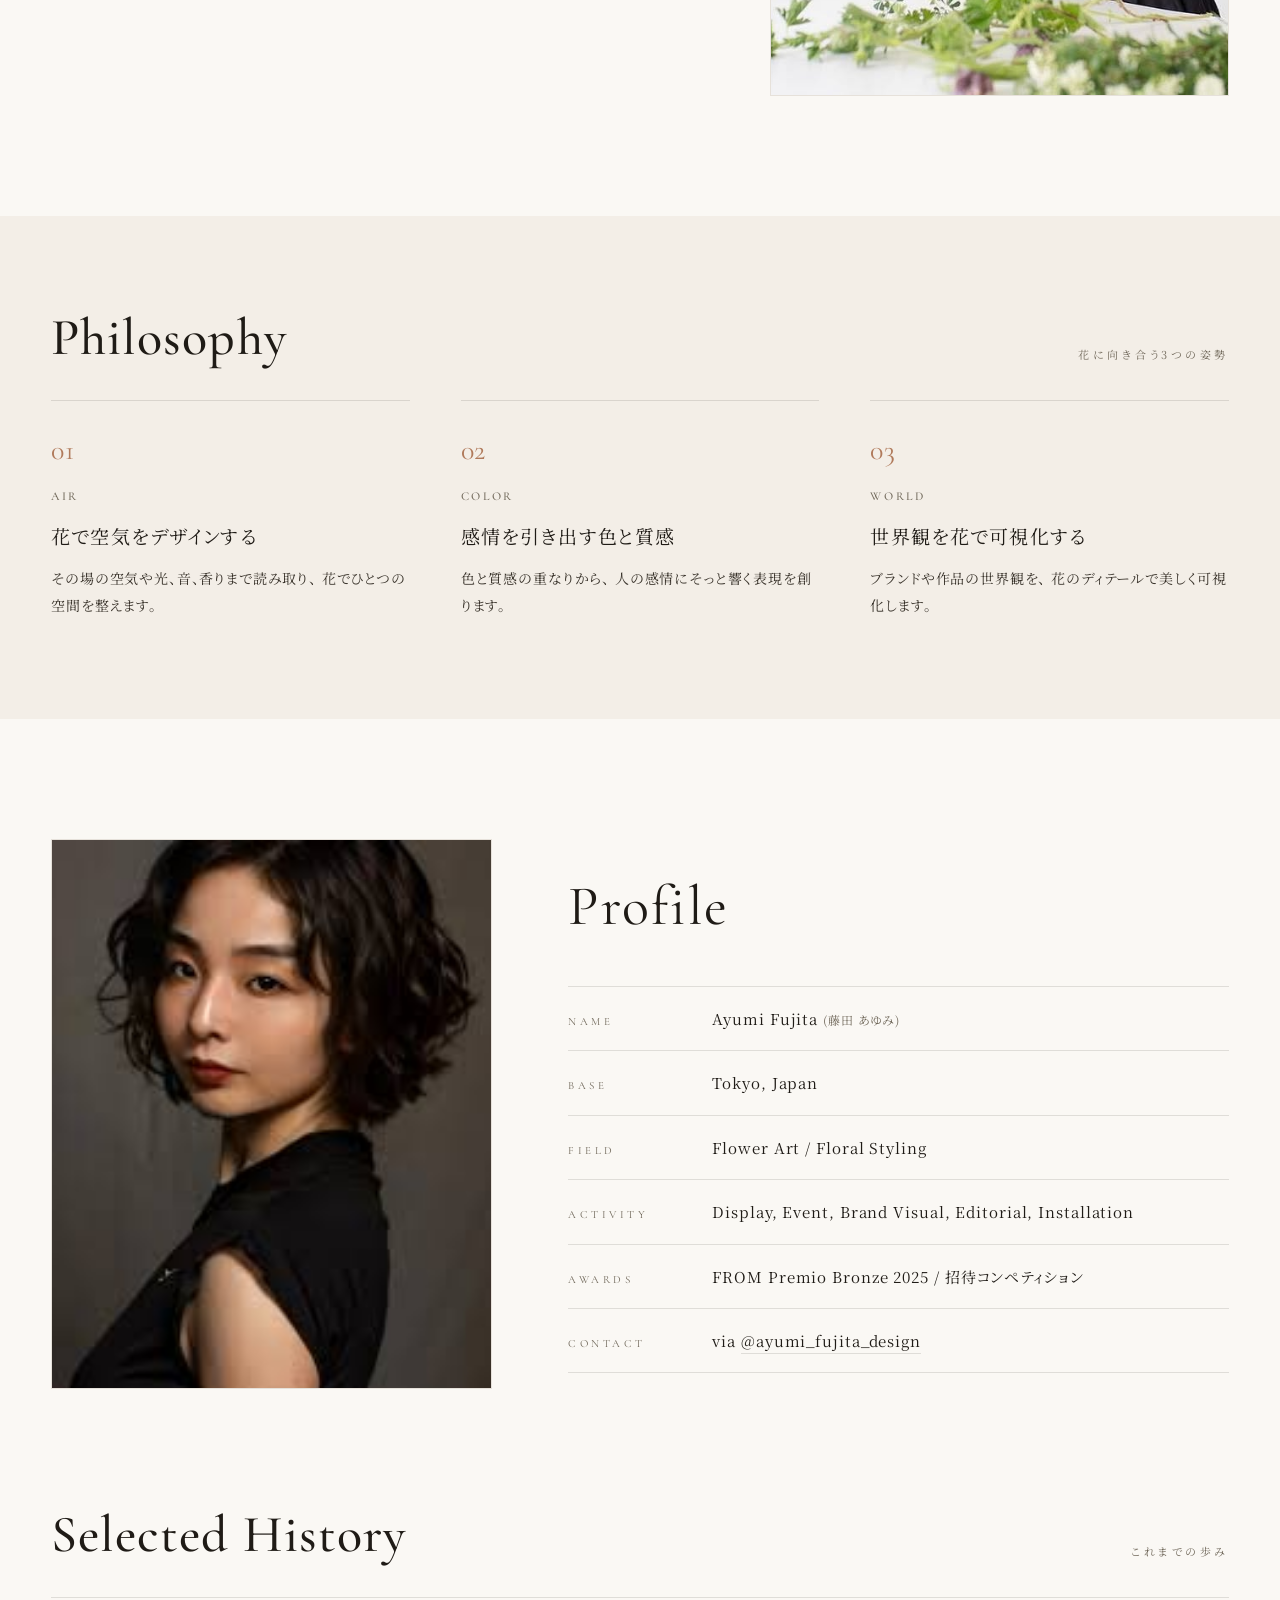
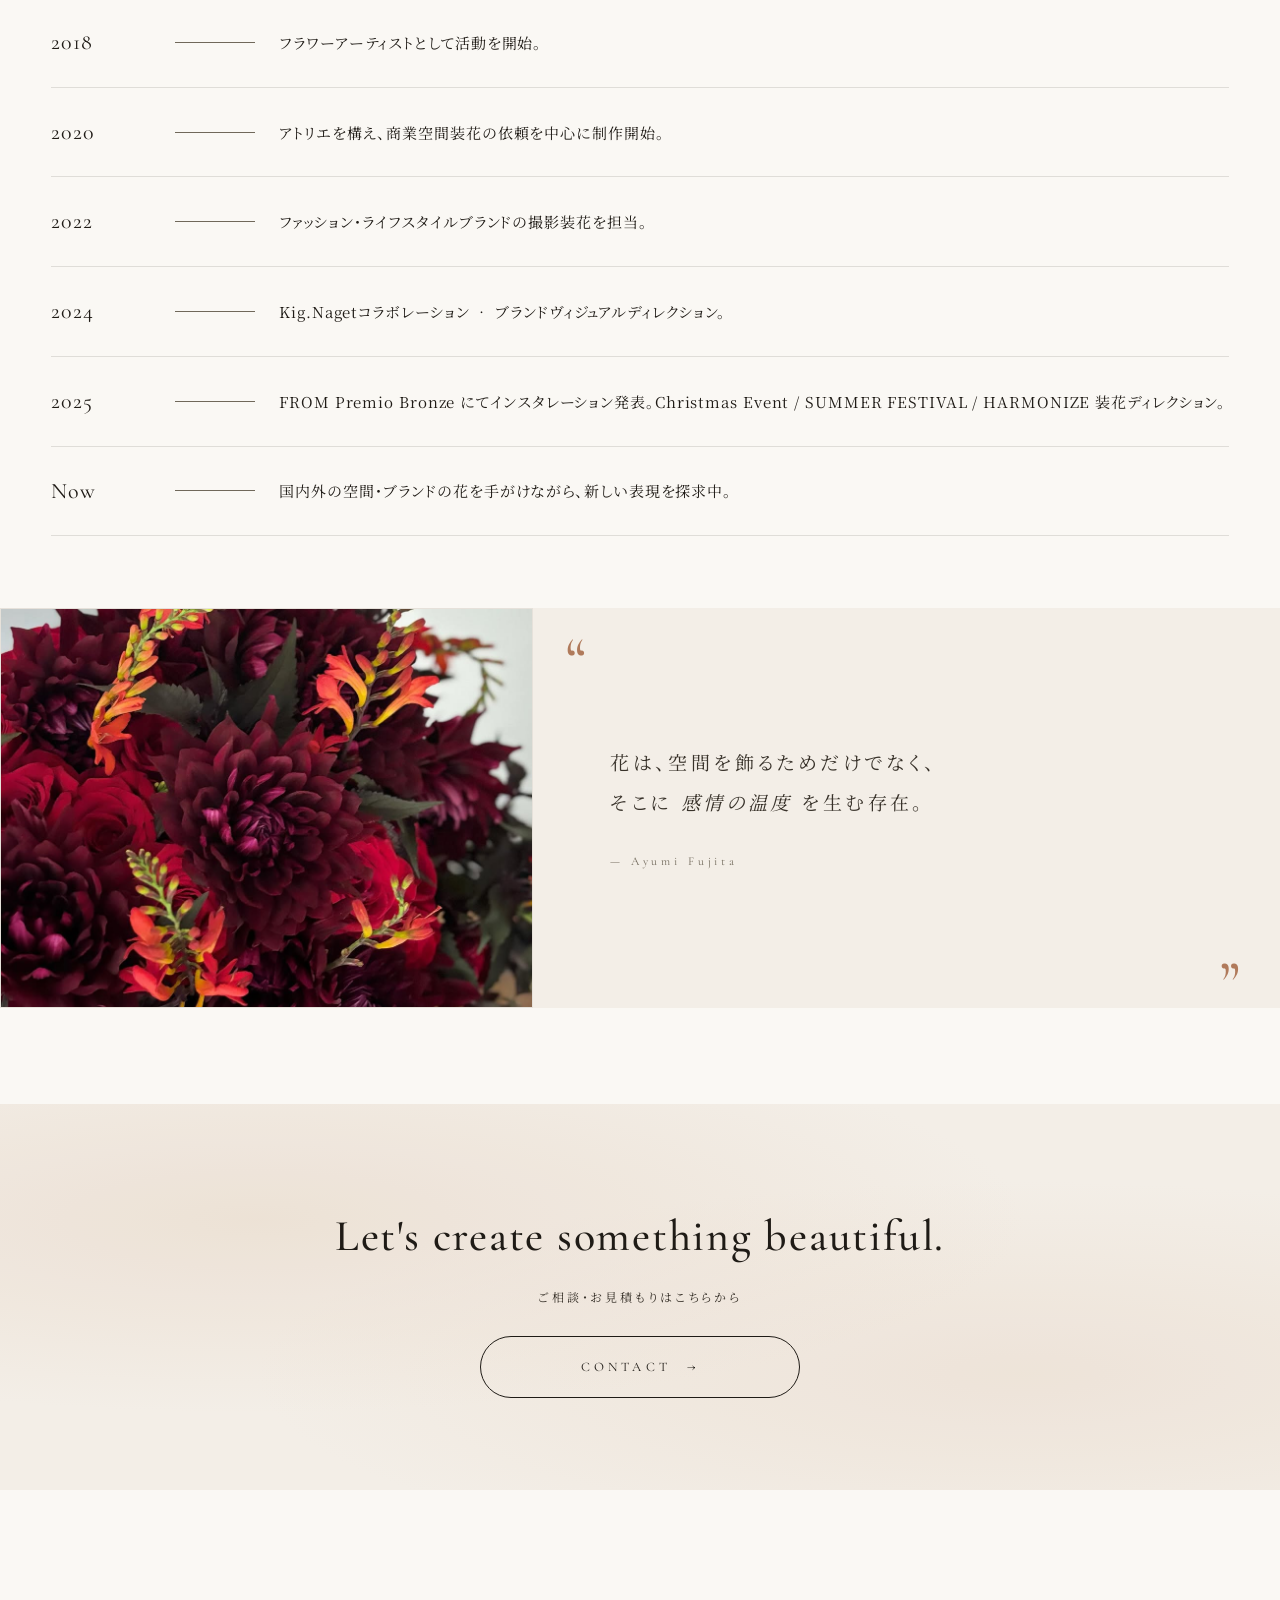
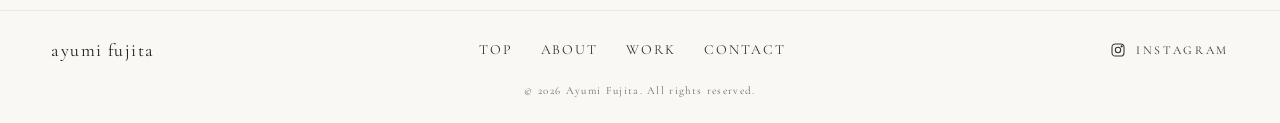
==== commit 8d22c0ad: "Add footer copyright and social metadata" ====
--- a/about.html
+++ b/about.html
@@ -12,6 +12,17 @@
   <meta name="author" content="藤田あゆみ Ayumi Fujita" />
   <meta name="robots" content="index, follow" />
   <link rel="canonical" href="https://ayumi-fujita-hp-psi.vercel.app/about.html" />
+  <meta property="og:type" content="website" />
+  <meta property="og:site_name" content="Ayumi Fujita | Floral Artist" />
+  <meta property="og:locale" content="ja_JP" />
+  <meta property="og:title" content="プロフィール | フラワーアーティスト 藤田あゆみ (ayumi fujita)" />
+  <meta property="og:description" content="フラワーアーティスト 藤田あゆみのプロフィール。東京を拠点に、空間装花からイベント・ウェディングまで多彩なフィールドで活動する背景や、花に向き合う哲学（Philosophy）をご紹介します。" />
+  <meta property="og:url" content="https://ayumi-fujita-hp-psi.vercel.app/about.html" />
+  <meta property="og:image" content="https://ayumi-fujita-hp-psi.vercel.app/images/4.jpg" />
+  <meta name="twitter:card" content="summary_large_image" />
+  <meta name="twitter:title" content="プロフィール | フラワーアーティスト 藤田あゆみ (ayumi fujita)" />
+  <meta name="twitter:description" content="フラワーアーティスト 藤田あゆみのプロフィール。東京を拠点に、空間装花からイベント・ウェディングまで多彩なフィールドで活動する背景や、花に向き合う哲学（Philosophy）をご紹介します。" />
+  <meta name="twitter:image" content="https://ayumi-fujita-hp-psi.vercel.app/images/4.jpg" />
 
   <link rel="preconnect" href="https://fonts.googleapis.com" />
   <link rel="preconnect" href="https://fonts.gstatic.com" crossorigin />
@@ -285,6 +296,7 @@
       </svg>
       INSTAGRAM
     </a>
+    <p class="footer-copy">© 2026 Ayumi Fujita. All rights reserved.</p>
   </div>
 </footer>
 
--- a/styles/globals.css
+++ b/styles/globals.css
@@ -254,9 +254,15 @@
   background: var(--bg);
 }
 .site-footer__inner {
-  display: flex; align-items: center; justify-content: space-between;
-  height: 84px; padding: 0 var(--gutter);
-  max-width: var(--maxw); margin: 0 auto;
+  display: flex;
+  align-items: center;
+  justify-content: space-between;
+  flex-wrap: wrap;
+  gap: 14px 28px;
+  min-height: 104px;
+  padding: 22px var(--gutter);
+  max-width: var(--maxw);
+  margin: 0 auto;
 }
 .site-footer .nav a {
   font-family: var(--serif-en);
@@ -267,7 +273,15 @@
   padding: 4px 0;
 }
 .footer-ig { display: flex; align-items: center; gap: 10px; color: var(--ink-soft); font-family: var(--serif-en); font-size: 12px; letter-spacing: 0.22em; }
-
+.footer-copy {
+  flex-basis: 100%;
+  margin: 0;
+  text-align: center;
+  font-family: var(--serif-en);
+  font-size: 11px;
+  letter-spacing: 0.12em;
+  color: var(--ink-mute);
+}
 /* ─── CTA strip ──────────────────────────────── */
 .cta-strip {
   position: relative;
@@ -462,11 +476,23 @@
   .nav { display: none; }
   .menu-btn { display: inline-flex; }
   .site-header__inner { height: 72px; }
-  .brand { gap: 10px; }
+  .brand { gap: 9px; }
   .brand__mark { width: 38px; }
-  .brand__text-desktop { display: none; }
-  .brand__text-mobile { display: inline-block; }
-  .site-footer__inner { flex-direction: column; height: auto; gap: 14px; padding: 28px var(--gutter); }
+  .brand__text-desktop { display: inline-flex; gap: 4px; }
+  .brand__text-name { font-size: 13px; letter-spacing: 0.11em; }
+  .brand__text-meta { font-size: 8px; letter-spacing: 0.11em; }
+  .brand__text-mobile { display: none; }
+  .site-footer__inner {
+  display: flex;
+  align-items: center;
+  justify-content: space-between;
+  flex-wrap: wrap;
+  gap: 14px 28px;
+  min-height: 104px;
+  padding: 22px var(--gutter);
+  max-width: var(--maxw);
+  margin: 0 auto;
+}
   .hero--pattern-b {
     display: flex;
     flex-direction: column;
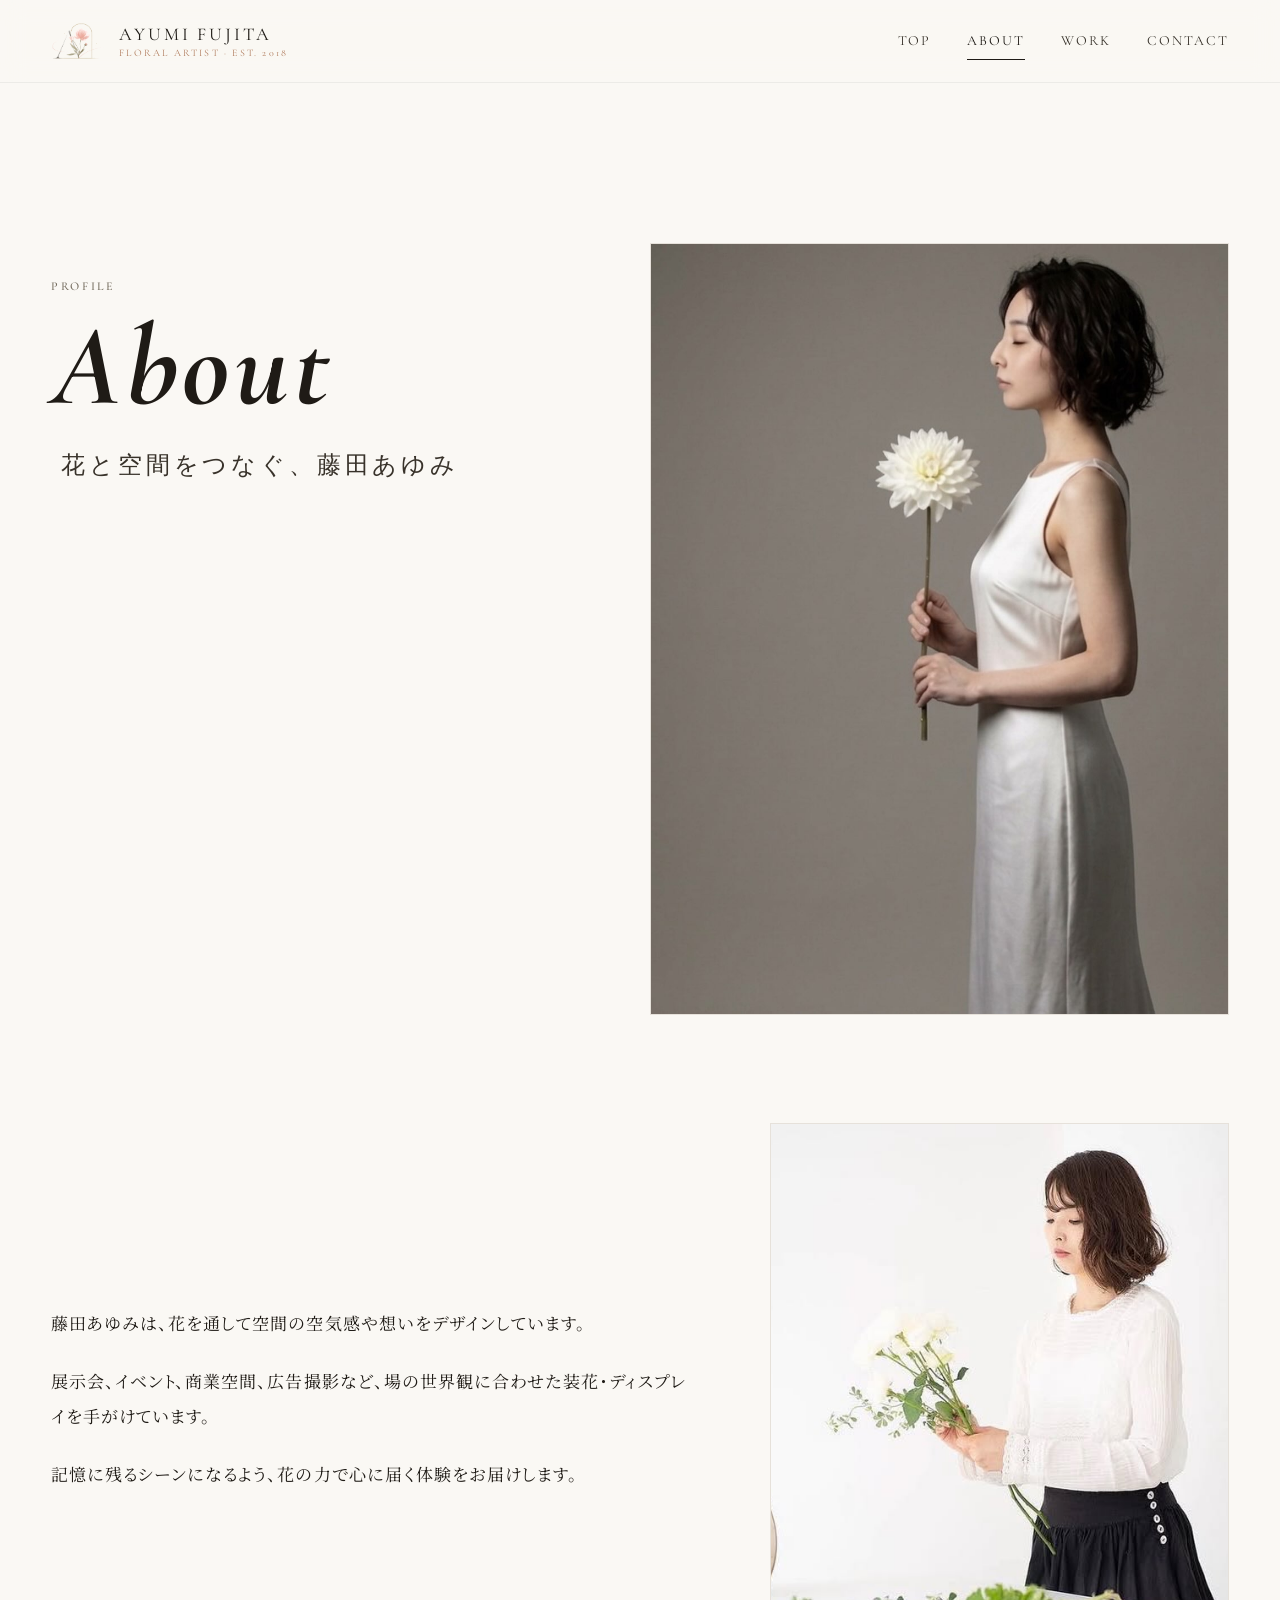
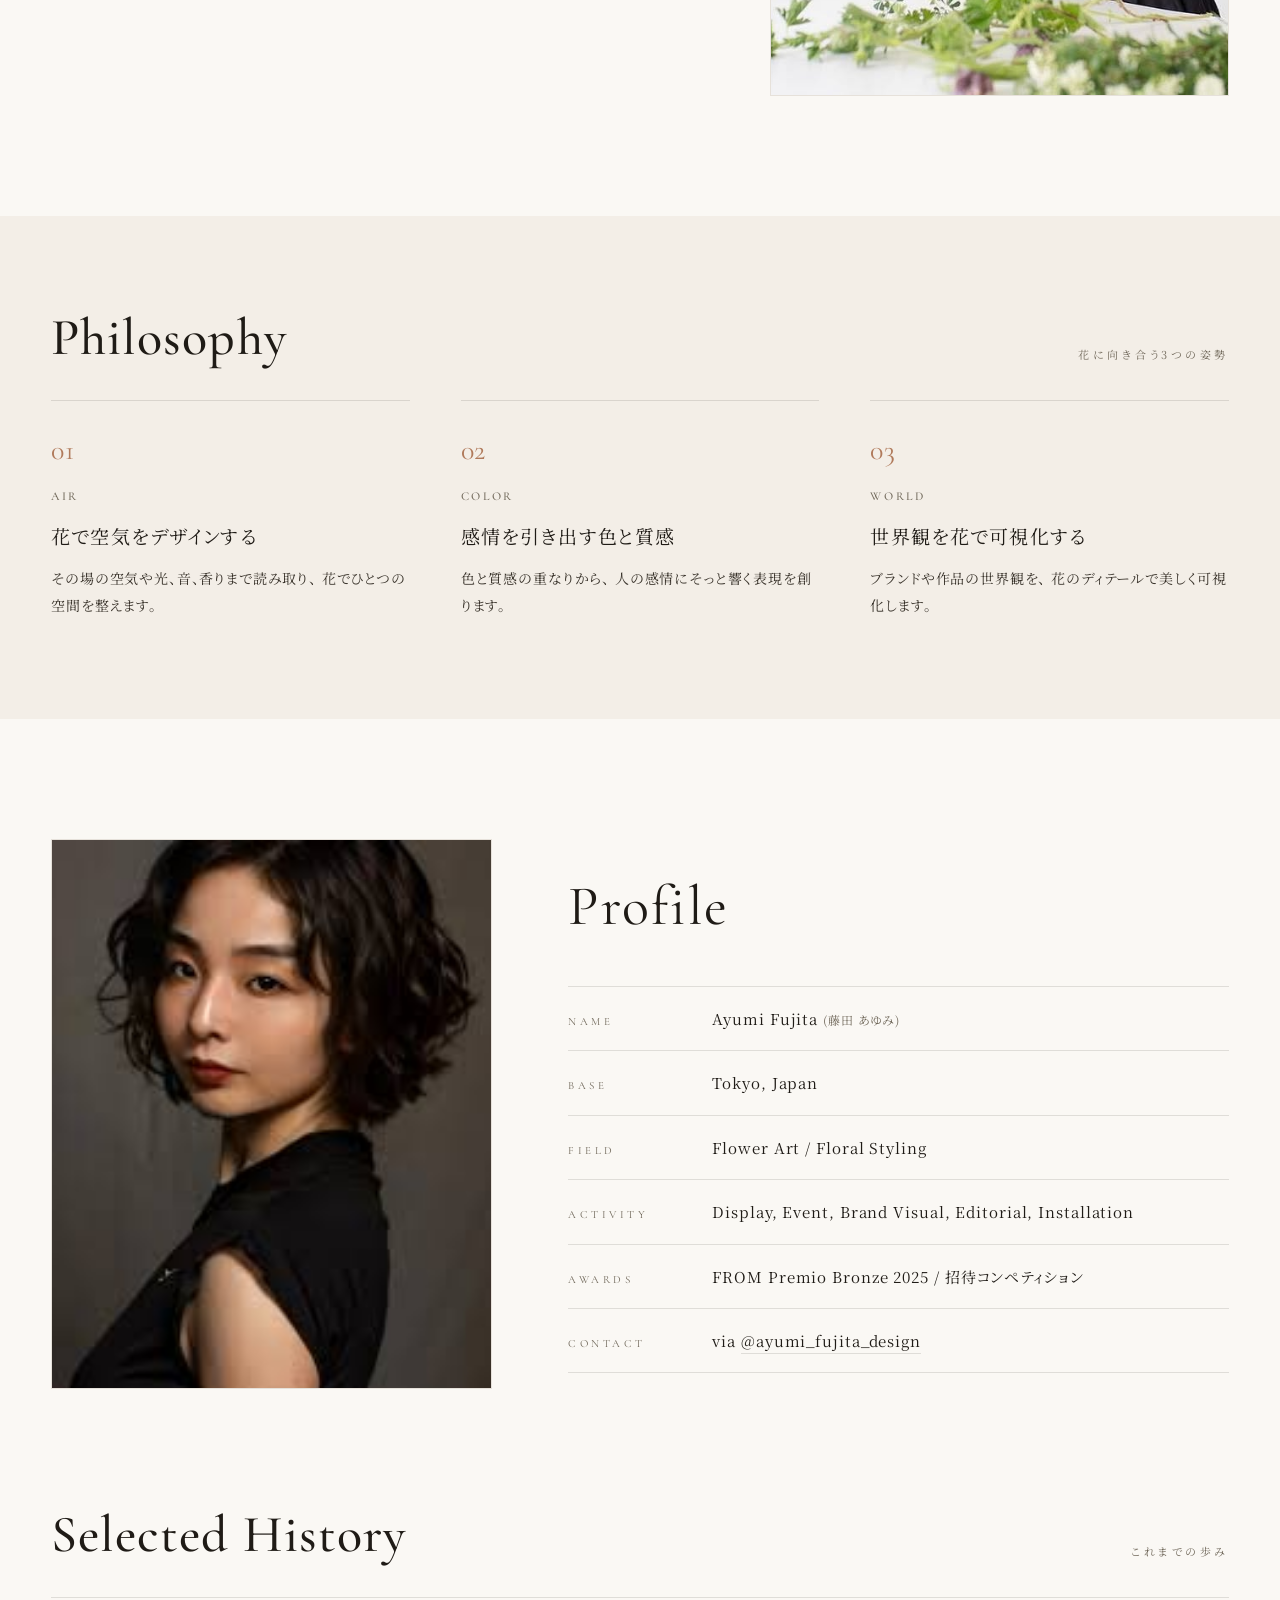
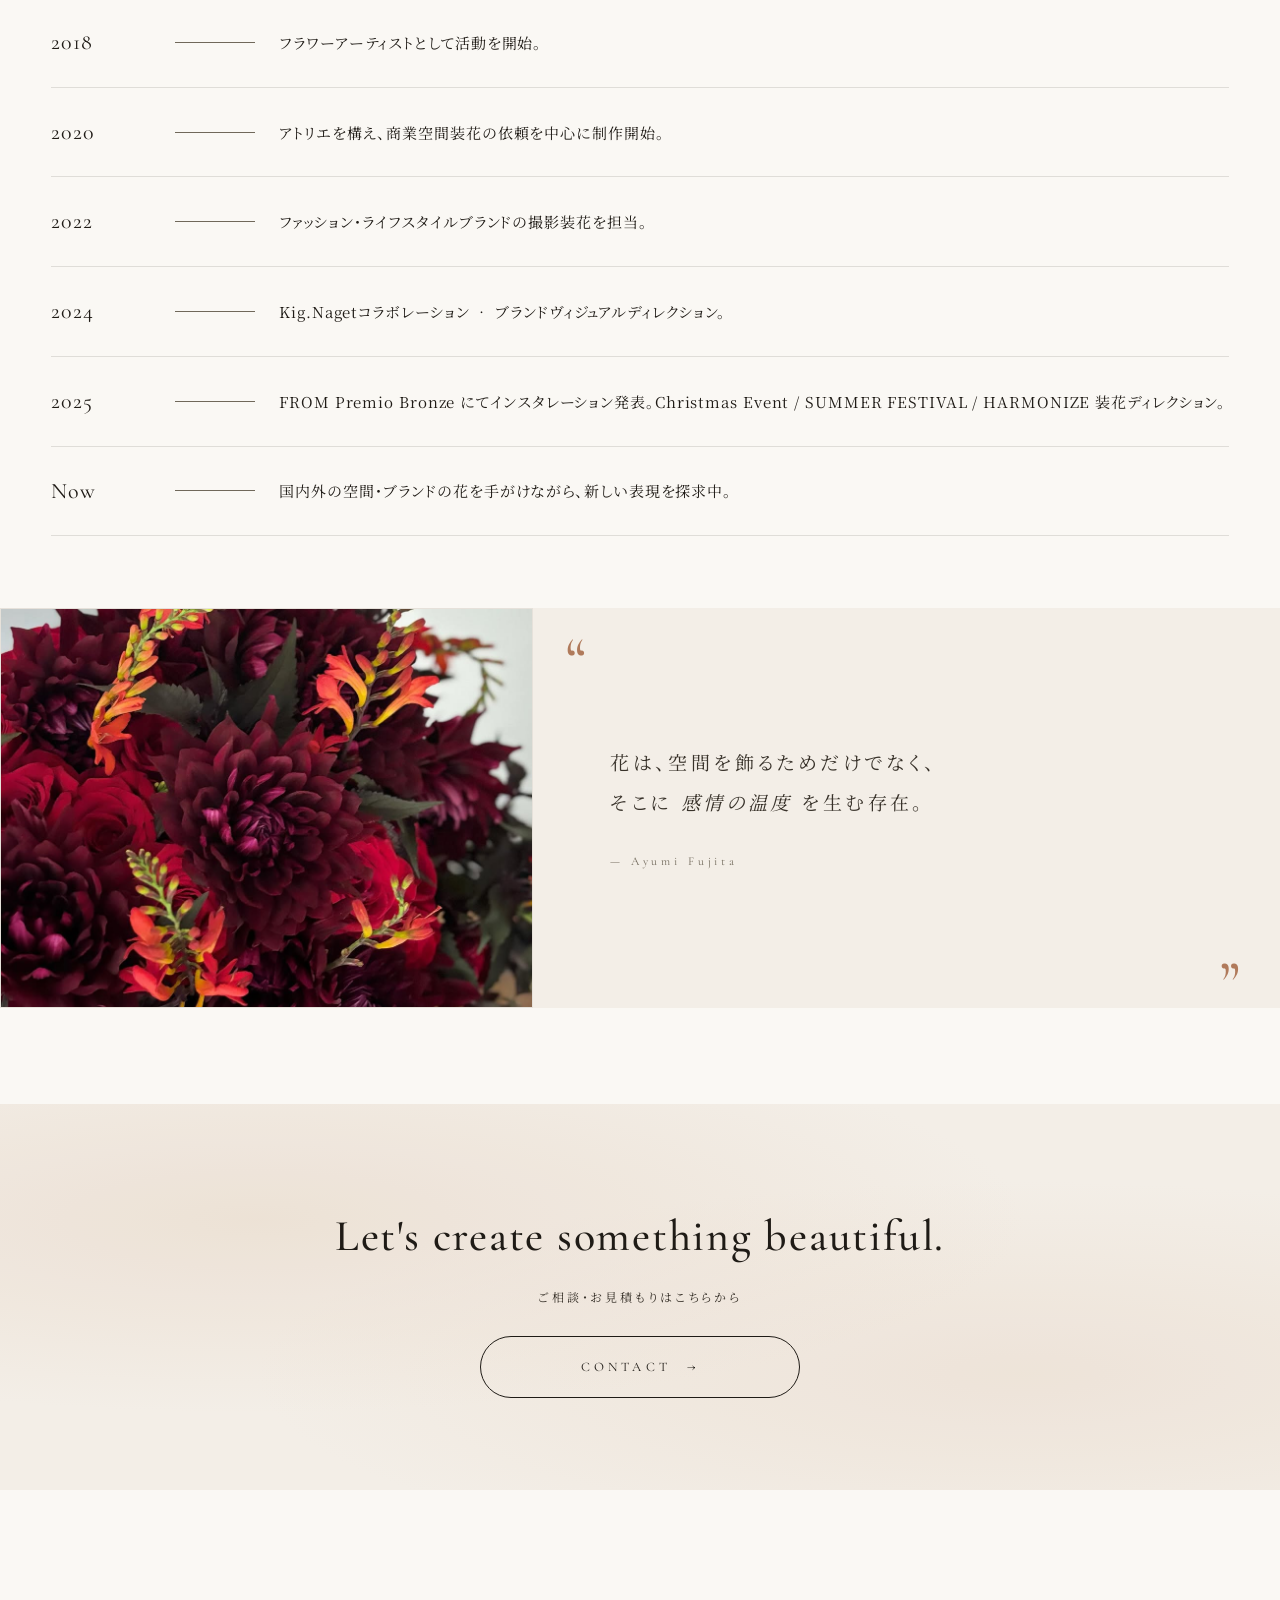
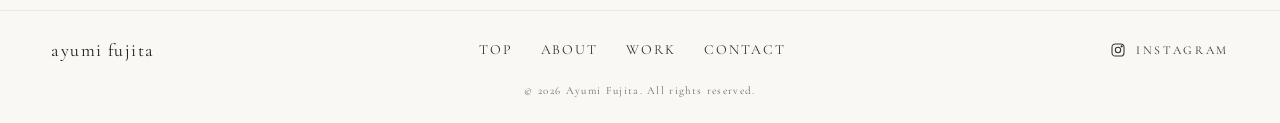
==== commit 8fb6790f: "Tune mobile copy and work card rhythm" ====
--- a/about.html
+++ b/about.html
@@ -14,15 +14,16 @@
   <link rel="canonical" href="https://ayumi-fujita-hp-psi.vercel.app/about.html" />
   <meta property="og:type" content="website" />
   <meta property="og:site_name" content="Ayumi Fujita | Floral Artist" />
-  <meta property="og:locale" content="ja_JP" />
-  <meta property="og:title" content="プロフィール | フラワーアーティスト 藤田あゆみ (ayumi fujita)" />
-  <meta property="og:description" content="フラワーアーティスト 藤田あゆみのプロフィール。東京を拠点に、空間装花からイベント・ウェディングまで多彩なフィールドで活動する背景や、花に向き合う哲学（Philosophy）をご紹介します。" />
+  <meta property="og:title" content="Profile | 藤田あゆみ" />
+  <meta property="og:description" content="フラワーアーティスト 藤田あゆみのプロフィールと花に向き合う哲学。" />
   <meta property="og:url" content="https://ayumi-fujita-hp-psi.vercel.app/about.html" />
-  <meta property="og:image" content="https://ayumi-fujita-hp-psi.vercel.app/images/4.jpg" />
+  <meta property="og:image" content="https://ayumi-fujita-hp-psi.vercel.app/images/ogp-v2.png" />
+  <meta property="og:image:width" content="1200" />
+  <meta property="og:image:height" content="630" />
   <meta name="twitter:card" content="summary_large_image" />
-  <meta name="twitter:title" content="プロフィール | フラワーアーティスト 藤田あゆみ (ayumi fujita)" />
-  <meta name="twitter:description" content="フラワーアーティスト 藤田あゆみのプロフィール。東京を拠点に、空間装花からイベント・ウェディングまで多彩なフィールドで活動する背景や、花に向き合う哲学（Philosophy）をご紹介します。" />
-  <meta name="twitter:image" content="https://ayumi-fujita-hp-psi.vercel.app/images/4.jpg" />
+  <meta name="twitter:title" content="Profile | 藤田あゆみ" />
+  <meta name="twitter:description" content="フラワーアーティスト 藤田あゆみのプロフィールと花に向き合う哲学。" />
+  <meta name="twitter:image" content="https://ayumi-fujita-hp-psi.vercel.app/images/ogp-v2.png" />
 
   <link rel="preconnect" href="https://fonts.googleapis.com" />
   <link rel="preconnect" href="https://fonts.gstatic.com" crossorigin />
@@ -121,7 +122,7 @@
       <div class="hero__copy">
         <p class="eyebrow">Profile</p>
         <h1 class="hero__title">About</h1>
-        <p class="hero__subtitle lang-jp">花と空間をつなぐ、<br />フラワーアーティスト 藤田あゆみ</p>
+        <p class="hero__subtitle lang-jp">花と空間をつなぐ、<span class="no-wrap">藤田あゆみ</span></p>
       </div>
     </div>
     <div class="page-hero__media hero__media">
@@ -134,9 +135,9 @@
   <!-- BIO -->
   <section class="bio shell reveal">
     <div class="bio__copy lang-jp">
-      <p>フラワーアーティスト・藤田あゆみは、<br />花を通して空間の空気感や想いをデザインしています。</p>
-      <p>展示会やイベント、商業空間、CM・広告など、<br />多彩なフィールドでフラワーアート、ディスプレイ、<br />ビジュアルに合わせた装花やブランドの花の演出までを手がけ、<br />その場の世界観と感情を、花で美しく可視化します。</p>
-      <p>ひとつひとつの空間やシーンが記憶に残るものになるよう、<br />花の力で、心に届く体験をお届けします。</p>
+      <p>藤田あゆみは、花を通して空間の空気感や想いをデザインしています。</p>
+      <p>展示会、イベント、商業空間、広告撮影など、場の世界観に合わせた装花・ディスプレイを手がけています。</p>
+      <p>記憶に残るシーンになるよう、花の力で心に届く体験をお届けします。</p>
     </div>
     <div class="bio__media">
       <div class="ph ph--has-img" style="aspect-ratio:4/5">
--- a/styles/globals.css
+++ b/styles/globals.css
@@ -535,3 +535,60 @@
   .section-h .meta { text-align: left; }
   .btn-pill { min-width: auto; width: 100%; }
 }
+/* Mobile footer: keep copyright and Instagram visible below the CTA. */
+@media (max-width: 760px) {
+  .site-footer {
+    margin-top: 0;
+    border-top: 0;
+    background: var(--bg-soft);
+  }
+
+  .site-footer__inner {
+    display: flex;
+    flex-direction: column;
+    align-items: center;
+    justify-content: center;
+    gap: 10px;
+    min-height: auto;
+    padding: 18px var(--gutter) 22px;
+    text-align: center;
+  }
+
+  .site-footer .brand {
+    font-size: 18px !important;
+  }
+
+  .site-footer .nav {
+    display: flex;
+    flex-wrap: wrap;
+    justify-content: center;
+    gap: 10px 20px !important;
+  }
+
+  .site-footer .nav a {
+    font-size: 12px;
+    letter-spacing: 0.12em;
+  }
+
+  .footer-ig {
+    display: inline-flex;
+    padding: 7px 14px;
+    border: 1px solid var(--line);
+    border-radius: 999px;
+    background: color-mix(in srgb, var(--bg) 72%, transparent);
+  }
+
+  .footer-copy {
+    flex-basis: auto;
+    font-size: 10px;
+    letter-spacing: 0.08em;
+    line-height: 1.6;
+  }
+}
+/* Mobile footer ordering: show Instagram before the nav links. */
+@media (max-width: 760px) {
+  .site-footer .brand { order: 1; }
+  .footer-ig { order: 2; }
+  .site-footer .nav { order: 3; }
+  .footer-copy { order: 4; }
+}
--- a/styles/about.css
+++ b/styles/about.css
@@ -108,3 +108,36 @@
   grid-column: 7 / 13;
   margin-top: 40px;
 }
+/* Mobile readability pass */
+.no-wrap { white-space: nowrap; }
+@media (max-width: 760px) {
+  .about-hero .hero__subtitle {
+    max-width: 16em;
+    font-size: 16px;
+    line-height: 1.8;
+    letter-spacing: 0.05em;
+  }
+
+  .bio {
+    margin-top: 40px;
+    gap: 34px;
+  }
+
+  .bio__copy p {
+    font-size: 15px;
+    line-height: 1.9;
+    letter-spacing: 0.045em;
+    margin-bottom: 16px;
+  }
+
+  .bio__copy br {
+    display: none;
+  }
+
+  .profile__row dd,
+  .timeline__list p {
+    font-size: 14px;
+    line-height: 1.7;
+    letter-spacing: 0.04em;
+  }
+}
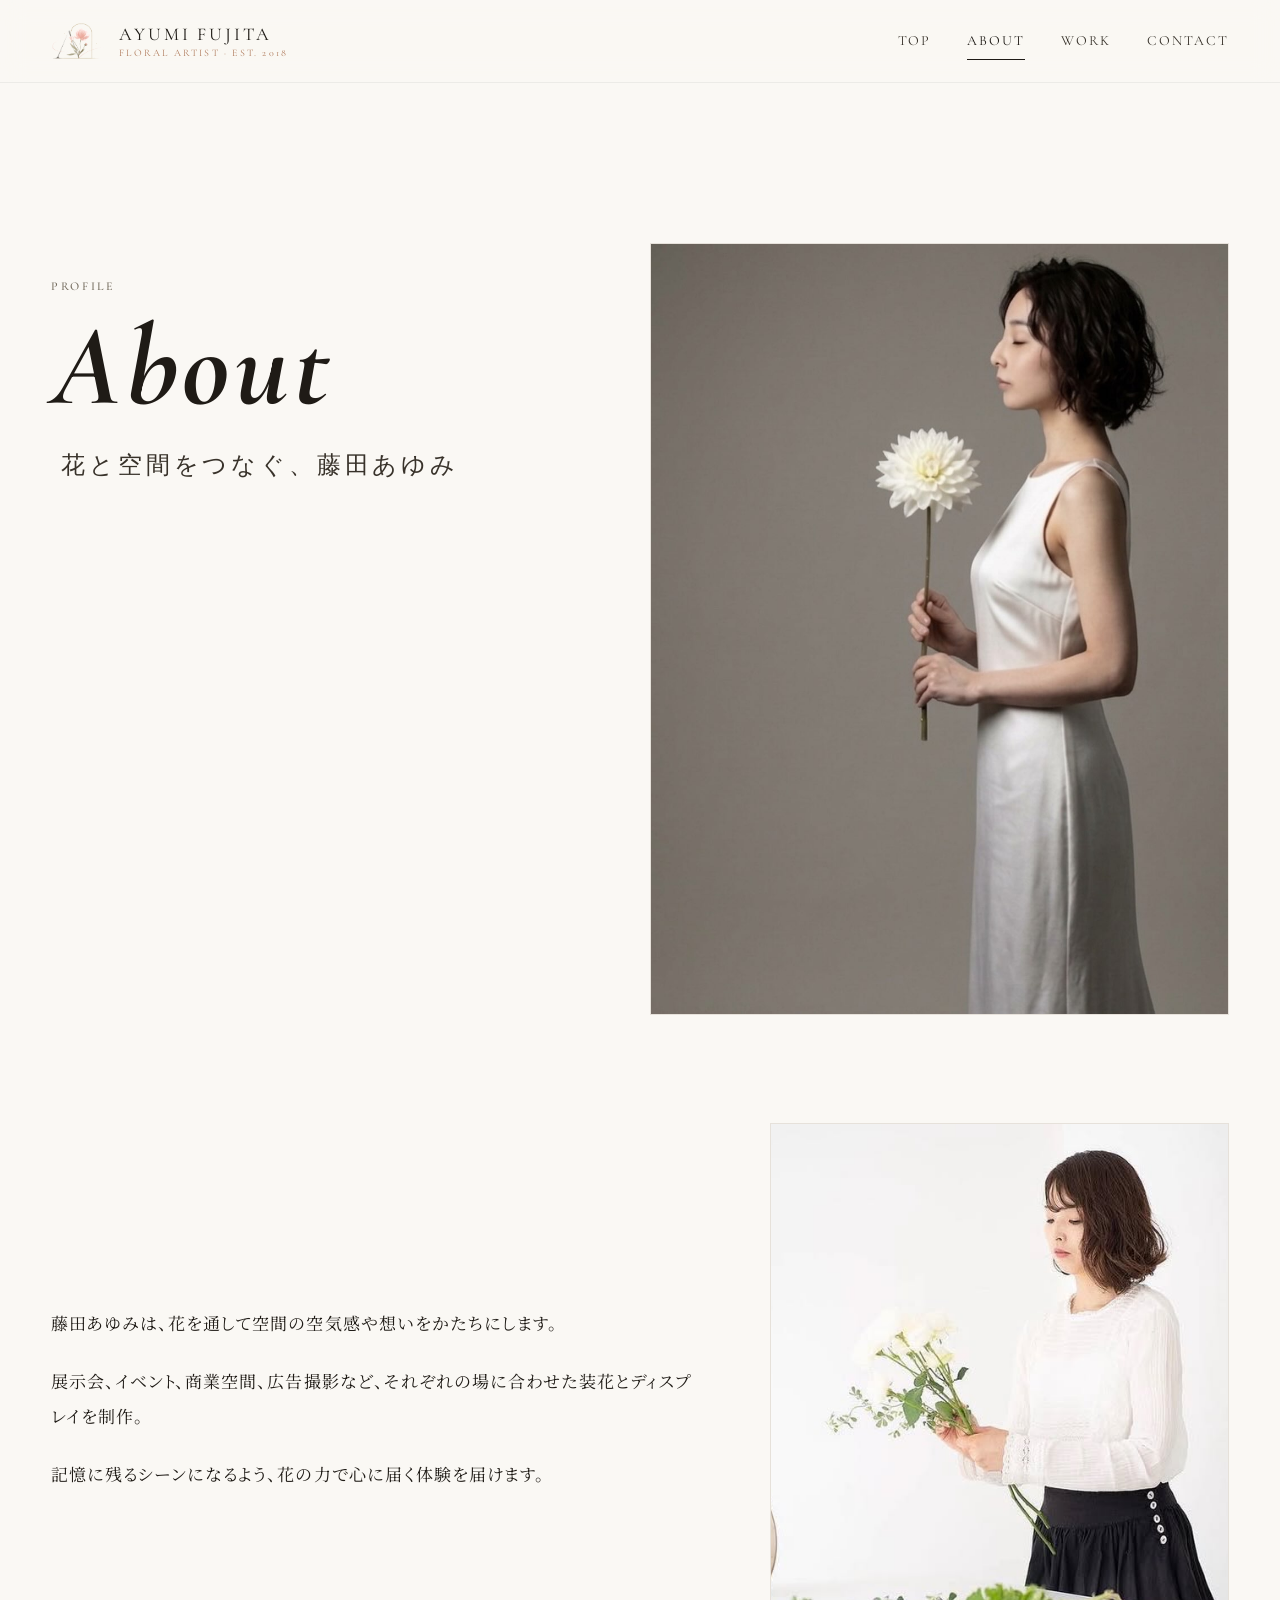
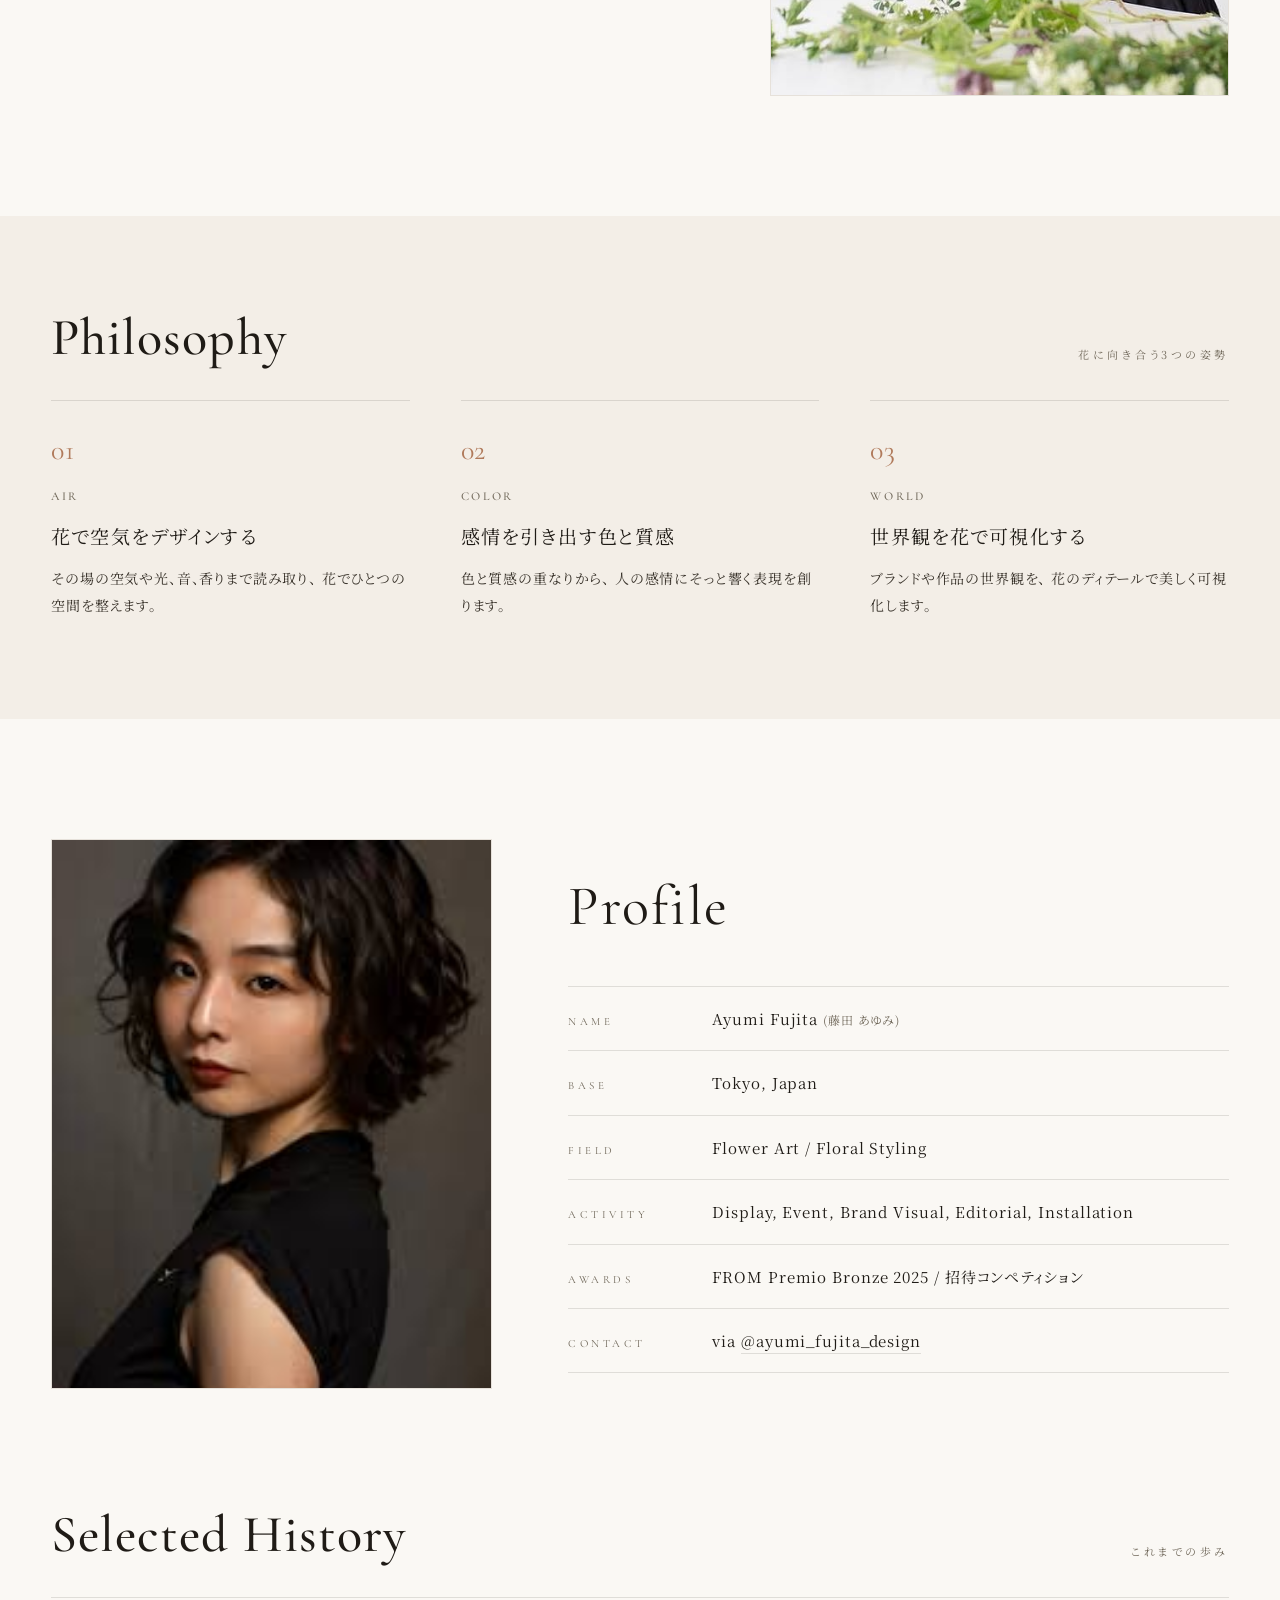
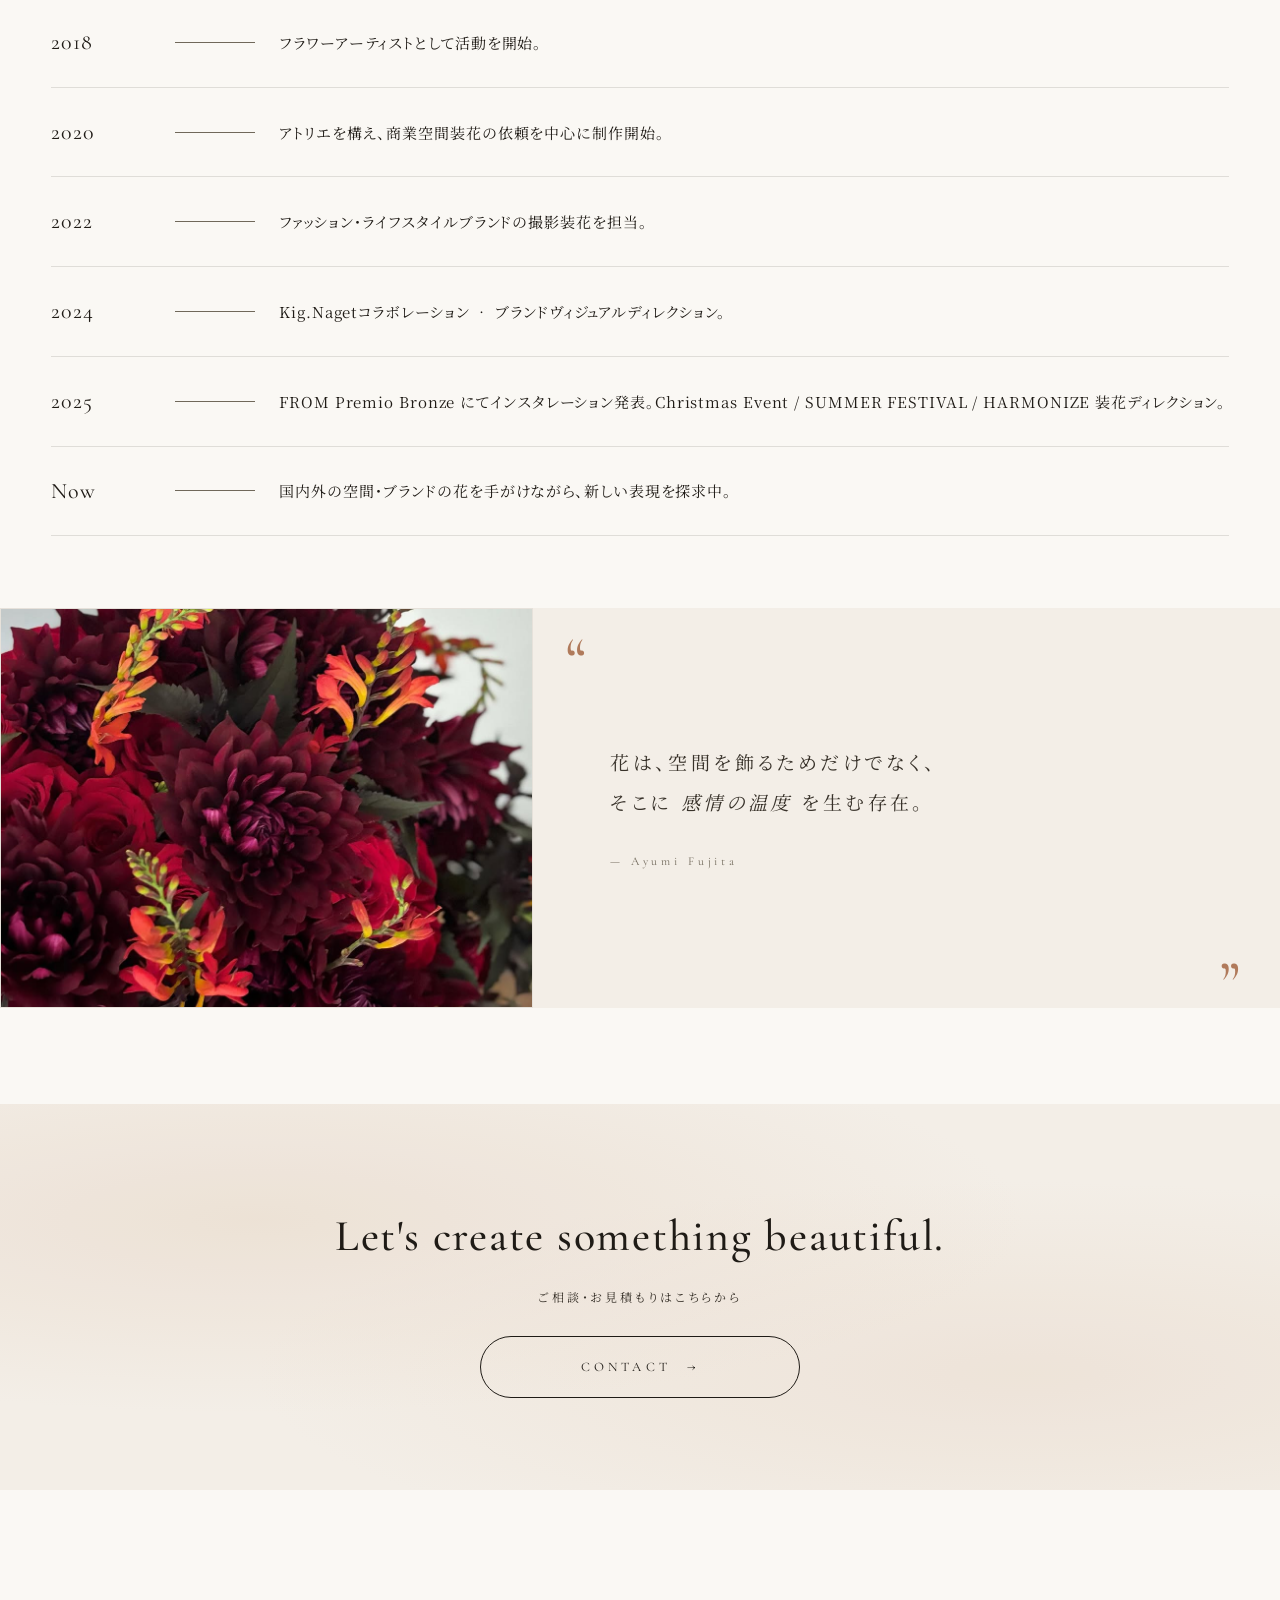
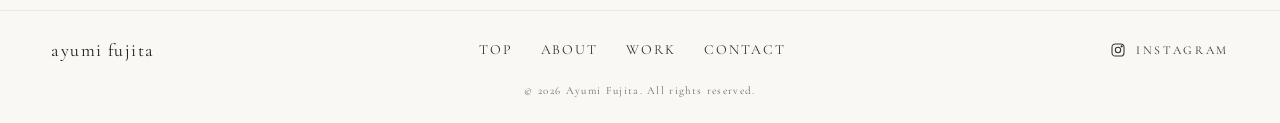
==== commit 6971f164: "Refine visible Japanese copy" ====
--- a/about.html
+++ b/about.html
@@ -135,9 +135,9 @@
   <!-- BIO -->
   <section class="bio shell reveal">
     <div class="bio__copy lang-jp">
-      <p>藤田あゆみは、花を通して空間の空気感や想いをデザインしています。</p>
-      <p>展示会、イベント、商業空間、広告撮影など、場の世界観に合わせた装花・ディスプレイを手がけています。</p>
-      <p>記憶に残るシーンになるよう、花の力で心に届く体験をお届けします。</p>
+      <p>藤田あゆみは、花を通して空間の空気感や想いをかたちにします。</p>
+      <p>展示会、イベント、商業空間、広告撮影など、それぞれの場に合わせた装花とディスプレイを制作。</p>
+      <p>記憶に残るシーンになるよう、花の力で心に届く体験を届けます。</p>
     </div>
     <div class="bio__media">
       <div class="ph ph--has-img" style="aspect-ratio:4/5">
